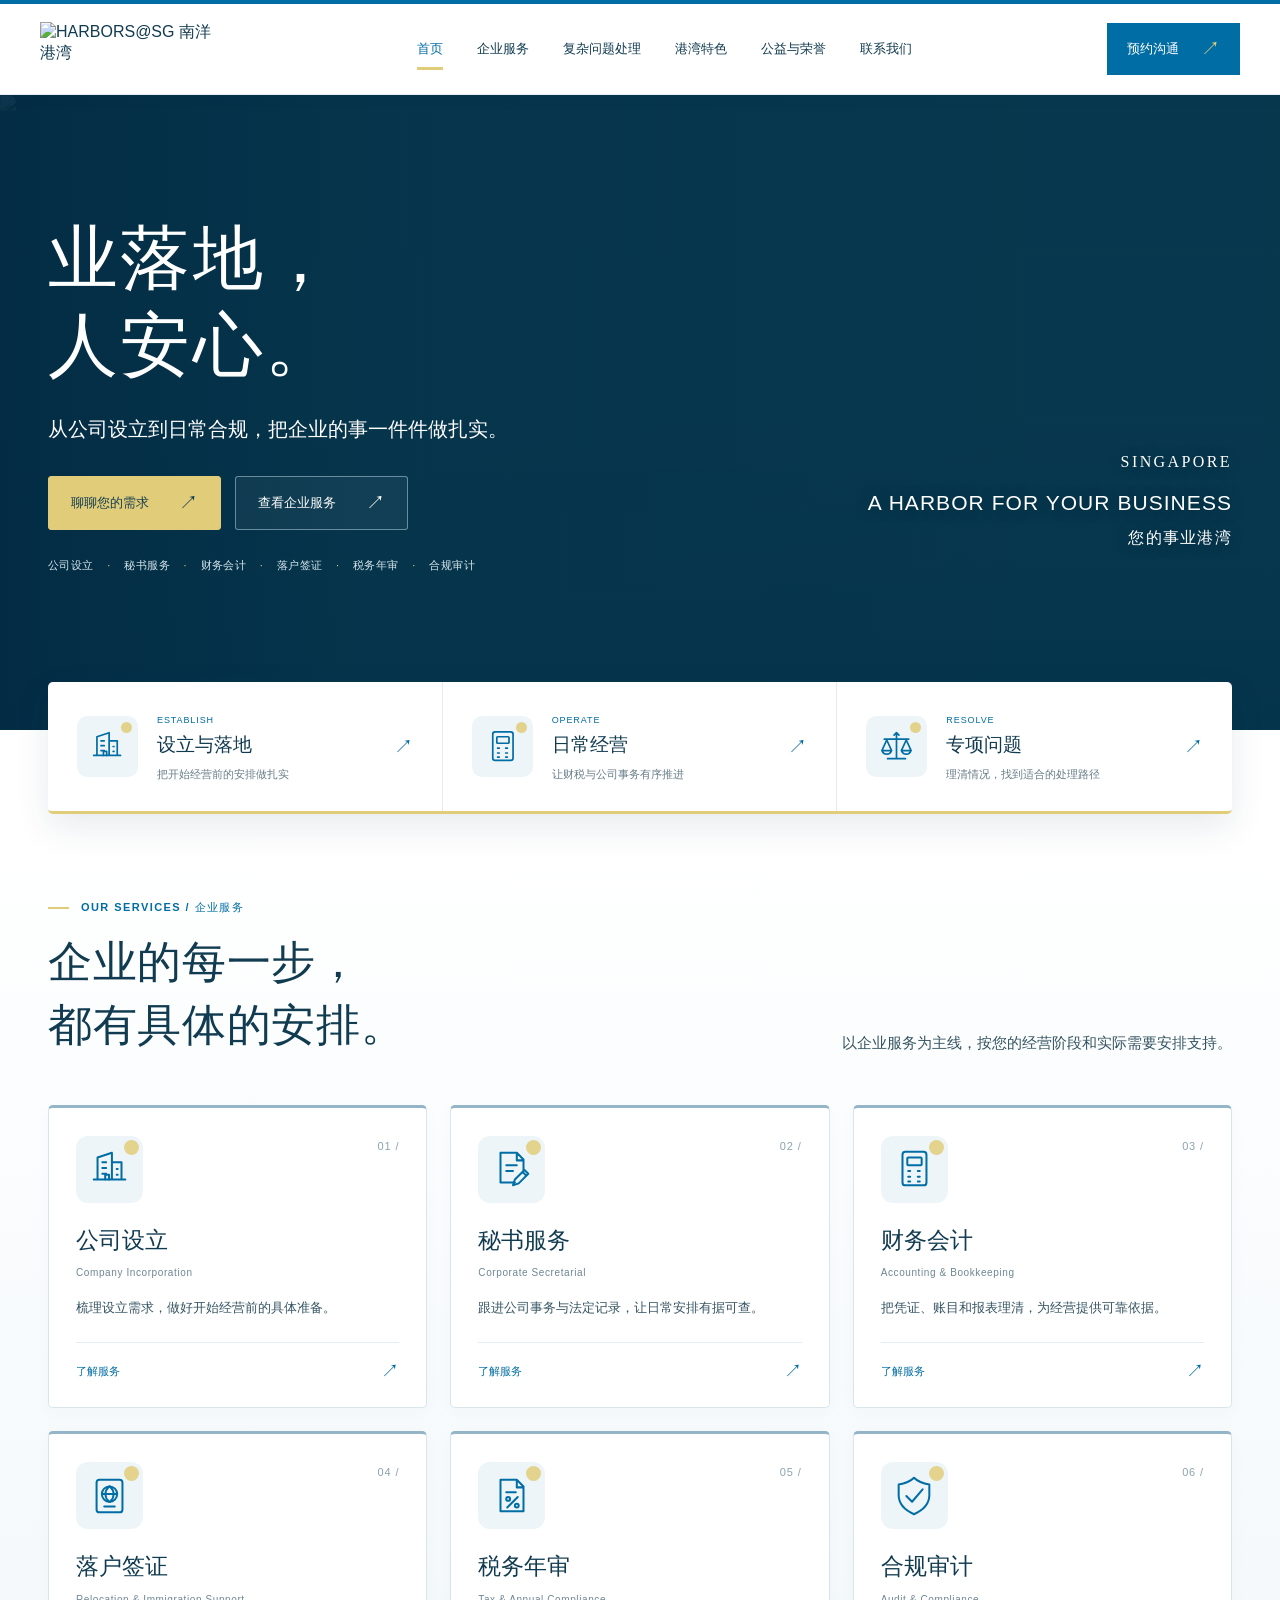
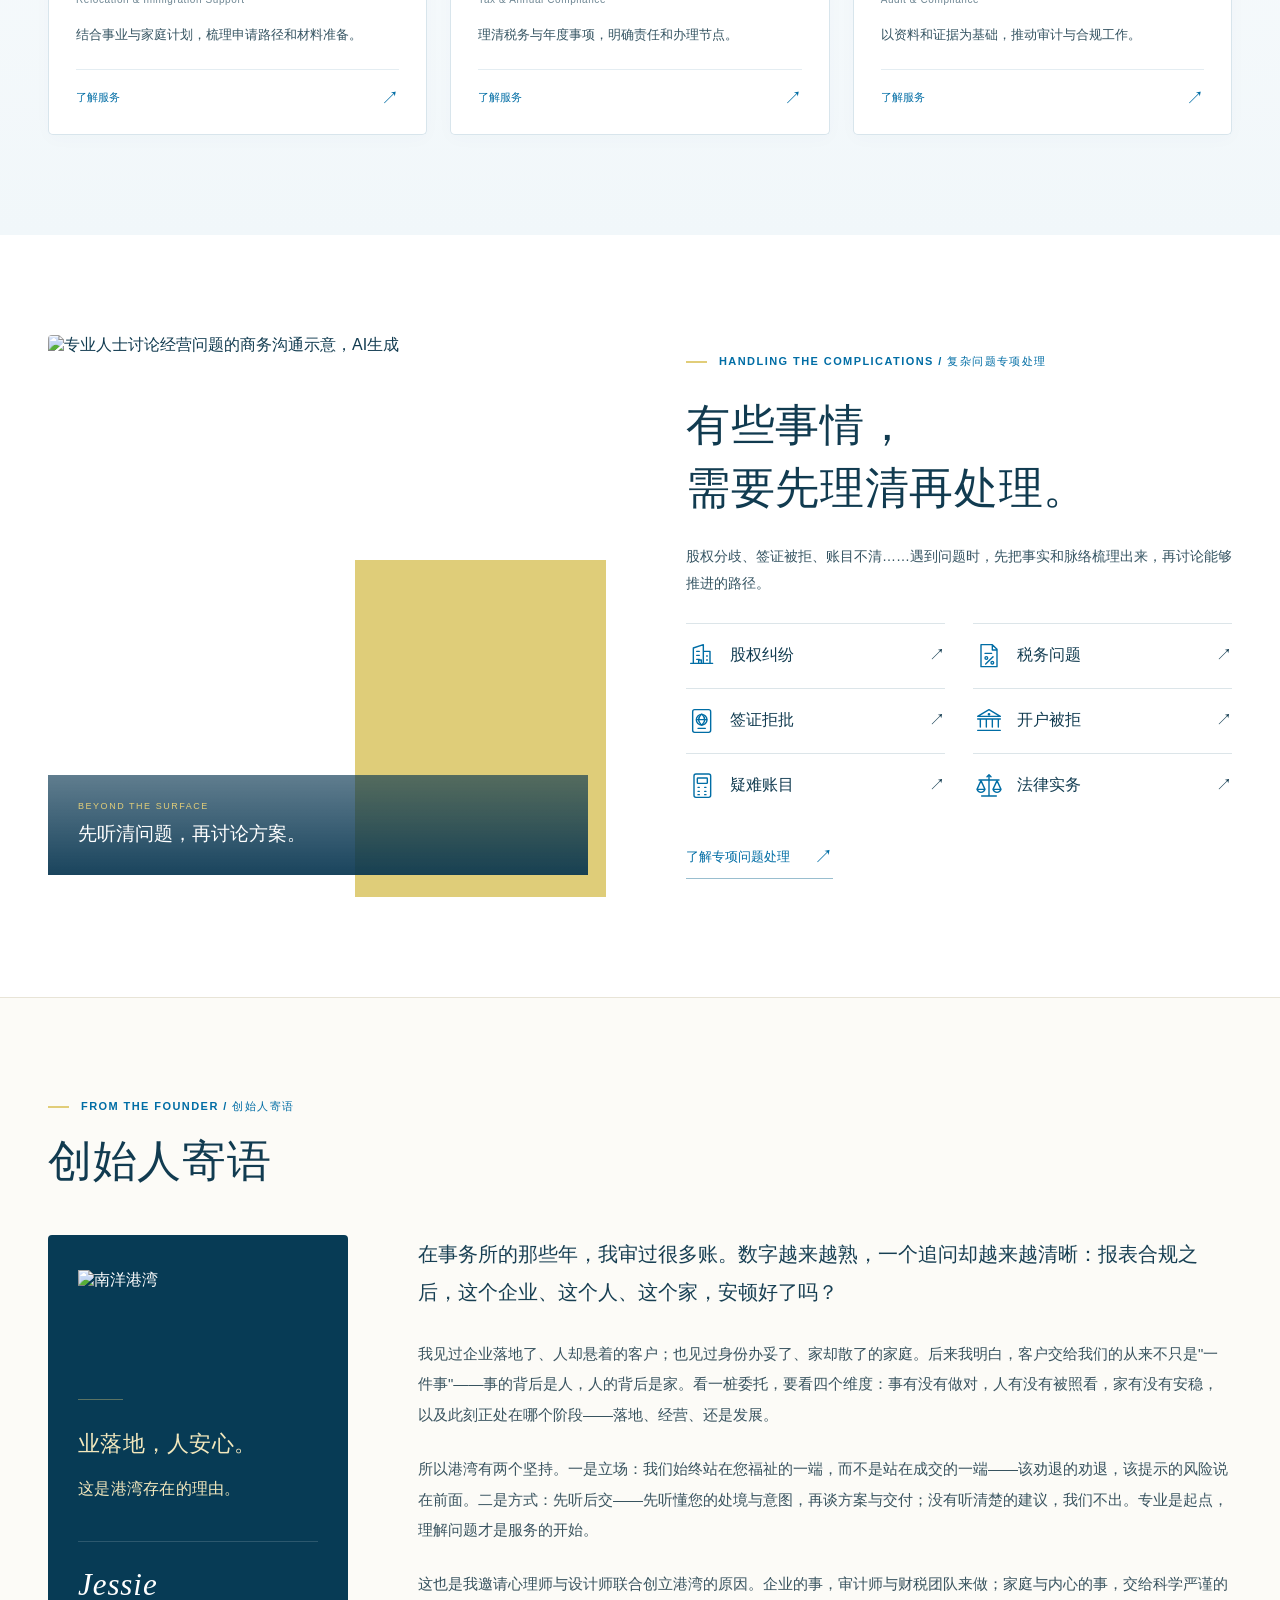
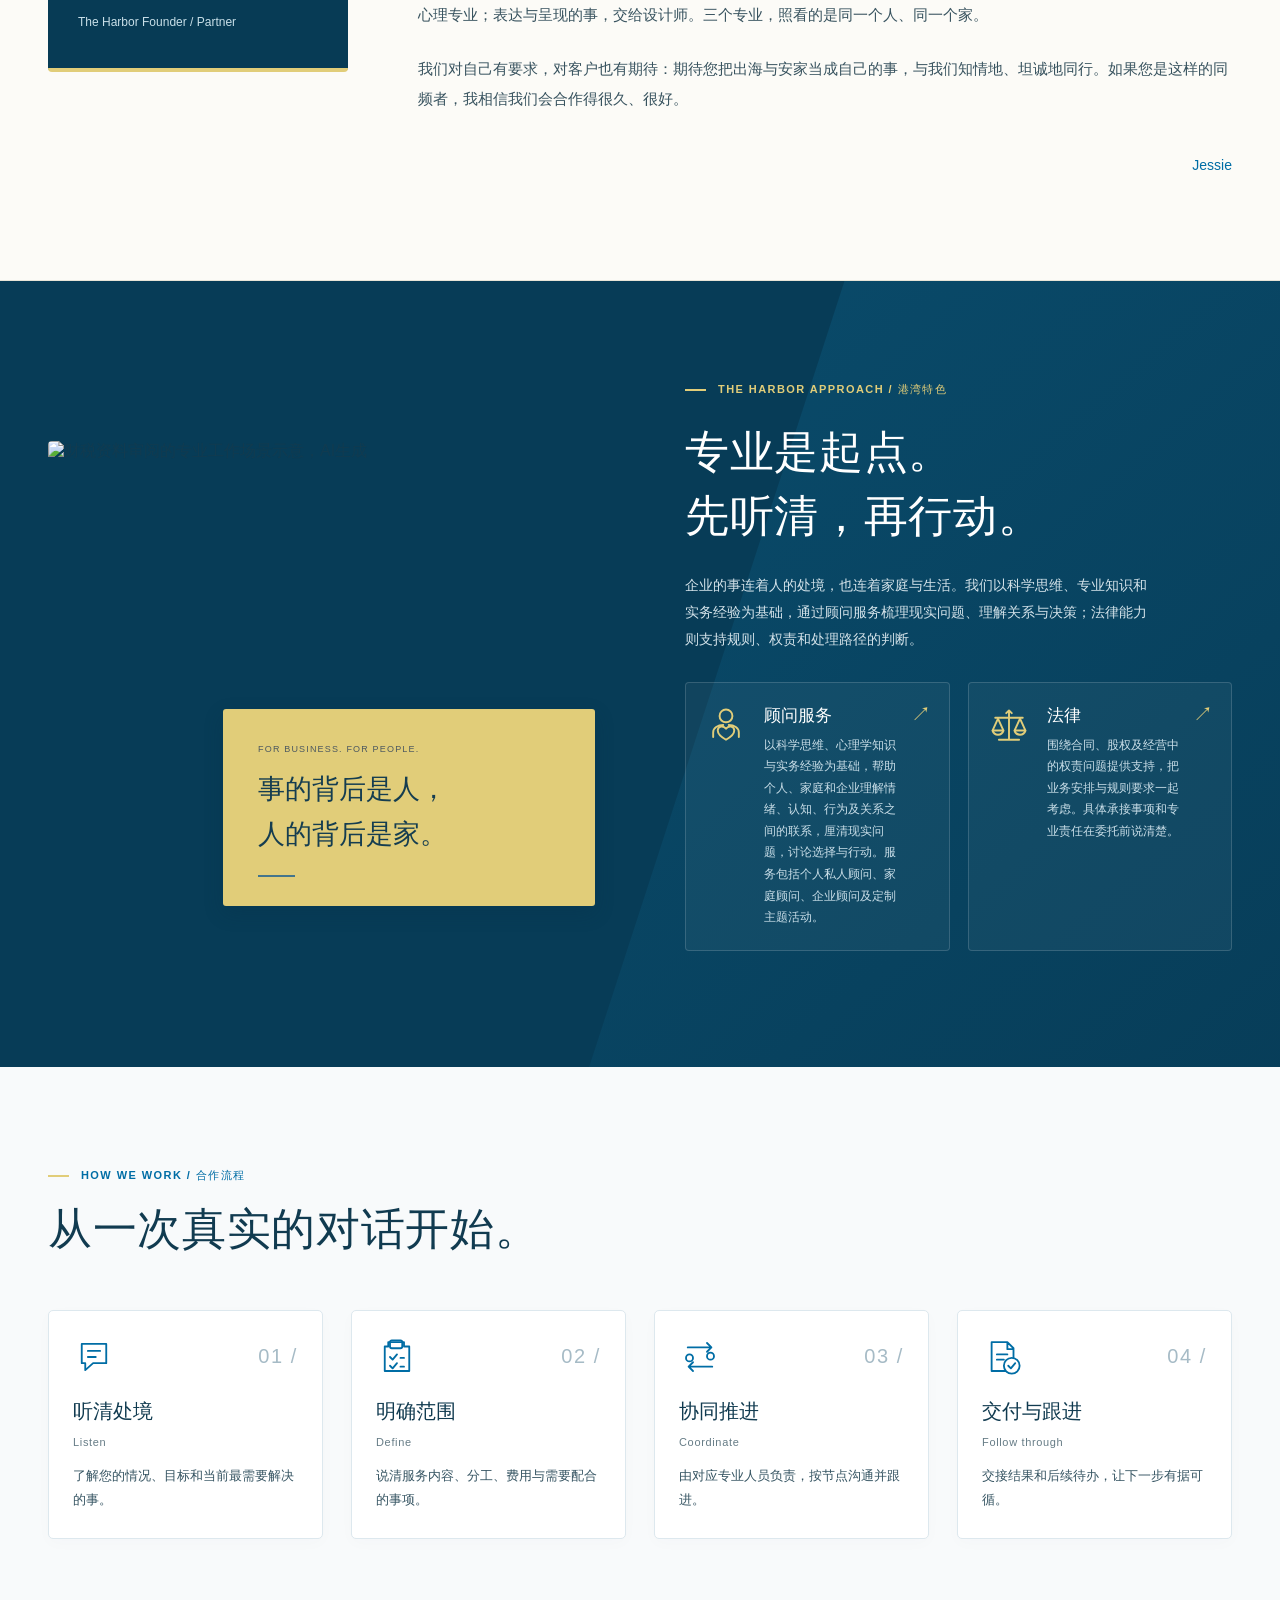
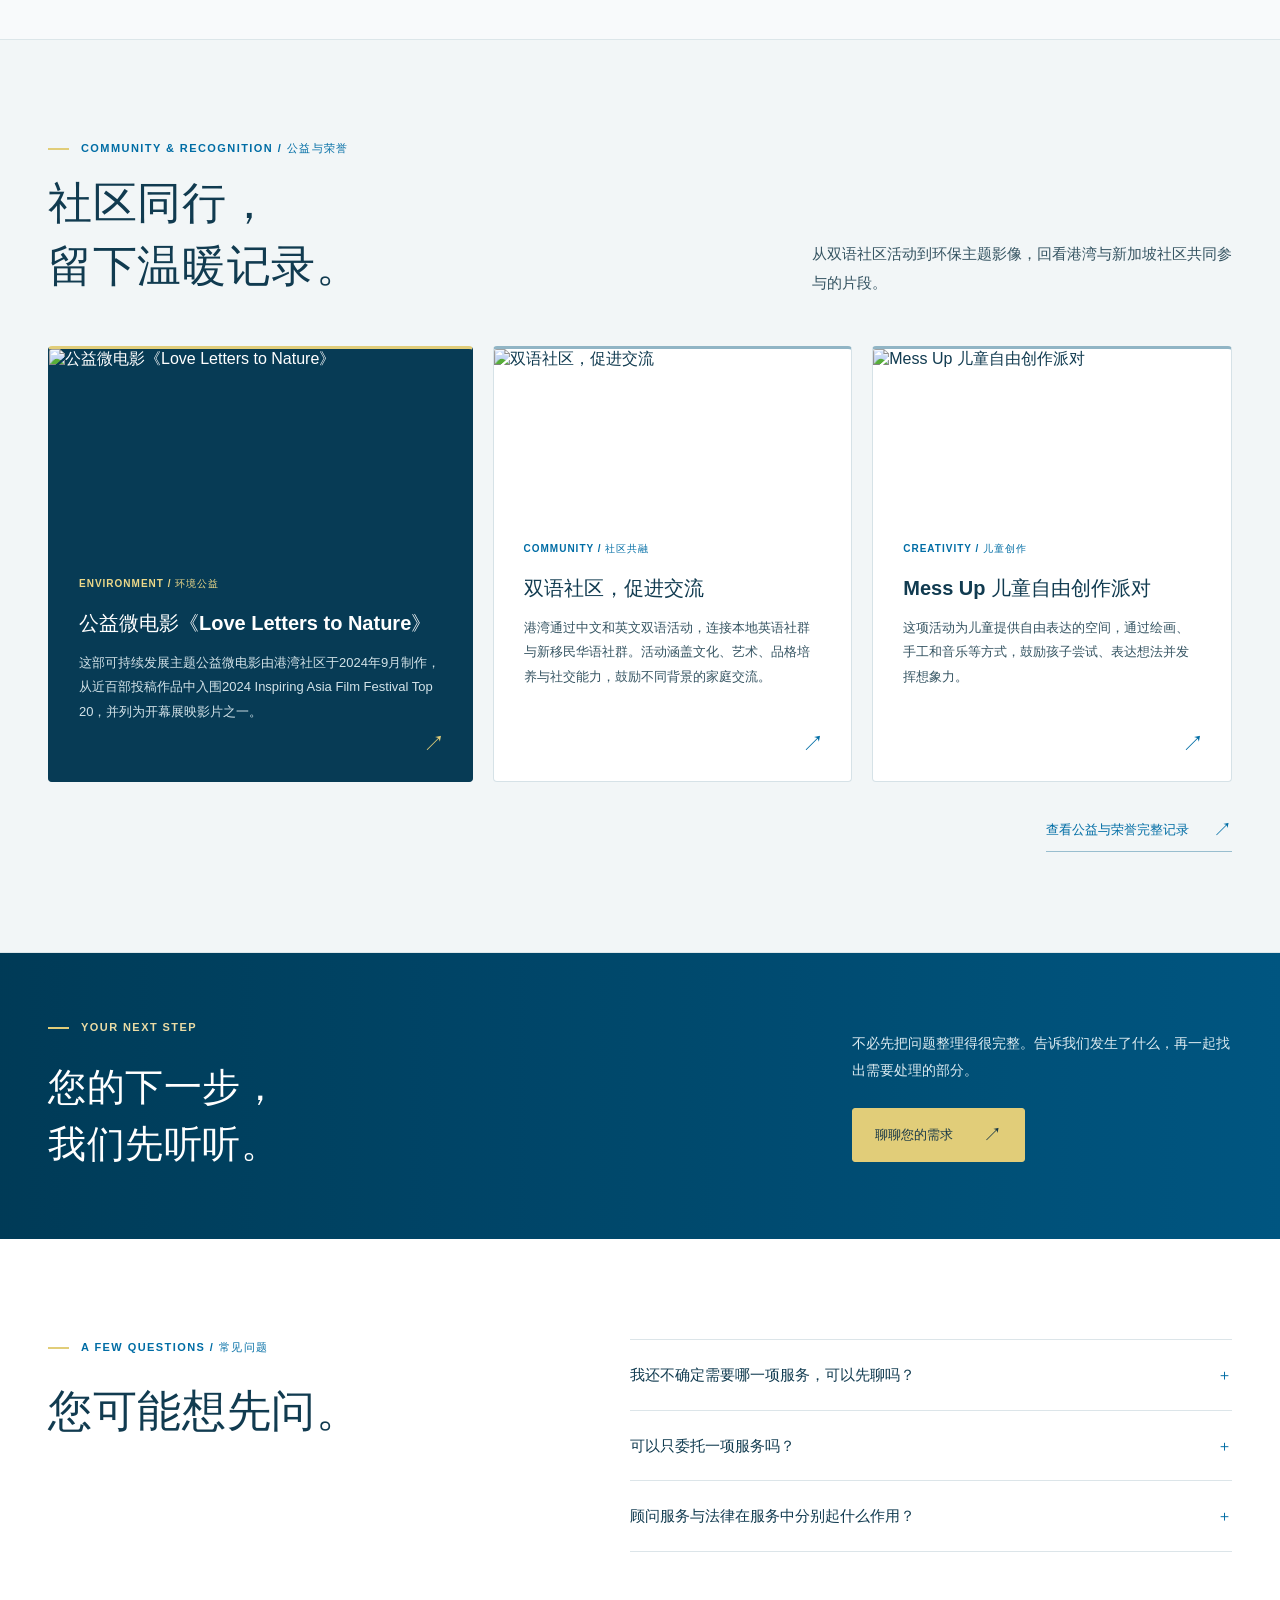
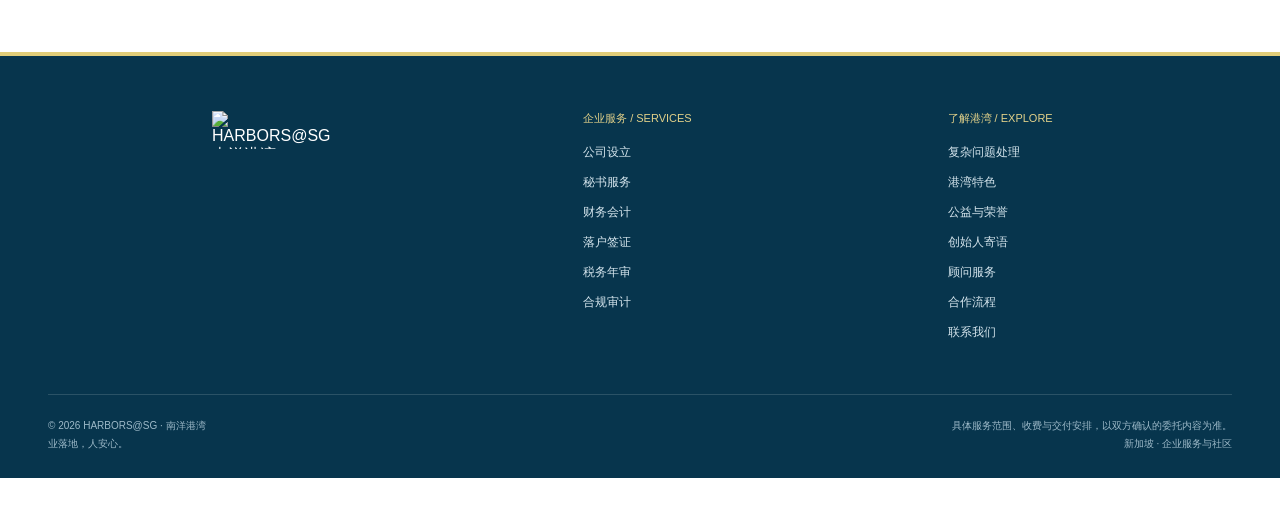
==== index.html @ 00da6fd8 "Publish production site files (root)" ====
<!doctype html>
<html lang="zh-CN">
<head>
  <meta charset="utf-8"><meta name="viewport" content="width=device-width,initial-scale=1"><meta name="theme-color" content="#006da5">
  <title>新加坡企业服务 | 南洋港湾 HARBORS@SG</title>
  <meta name="description" content="南洋港湾为在新加坡经营的企业提供从公司设立到日常合规的专业支持，并连接双语社区。">
  <link rel="icon" type="image/png" href="assets/logo-mark.png"><link rel="stylesheet" href="styles.css?v=20261030prod1"><link rel="stylesheet" href="visual-v2.css?v=20261030prod1"><link rel="stylesheet" href="content-v3.css?v=20261030prod1">
  <script src="content.js?v=20261030prod1" defer></script><script src="app.js?v=20261030prod1" defer></script>
</head>
<body data-page="home">
  <a class="skip-link" href="#main">跳转到正文</a>
  <header id="site-header"></header><main id="main"></main><footer id="site-footer"></footer>
  <div id="dialog-root"></div>
  <noscript><p>请启用 JavaScript 查看网站内容。</p></noscript>
</body></html>
---- styles.css ----
@charset "UTF-8";
:root{--blue:#006da5;--ink:#173746;--gold:#ded27a;--text:#344e5b;--muted:#667c86;--line:#dce5e9;--wash:#f3f7f8;--paper:#faf9f5;--white:#fff;--max:1240px;font-family:-apple-system,BlinkMacSystemFont,"PingFang SC","Microsoft YaHei",sans-serif;color:var(--ink);background:var(--white);font-synthesis:none}
*{box-sizing:border-box}html{scroll-behavior:smooth;scroll-padding-top:120px}body{margin:0;padding-bottom:39px}a{color:inherit;text-decoration:none}button,input,select,textarea{font:inherit}button,a,input,select,textarea,summary{-webkit-tap-highlight-color:transparent}button{cursor:pointer}button:disabled{cursor:default}a:focus-visible,button:focus-visible,input:focus-visible,select:focus-visible,textarea:focus-visible,summary:focus-visible{outline:3px solid #a0bfcf;outline-offset:5px}img{display:block;max-width:100%}h1,h2,h3,p{margin:0}button{color:inherit}p{line-height:1.9}.container{width:min(var(--max),calc(100% - 96px));margin-inline:auto}.section{padding:100px 0}.section-sm{padding:65px 0}.eyebrow{color:var(--blue);font-size:11px;font-weight:600;letter-spacing:.16em;line-height:1.6;display:block;margin-bottom:23px}.muted{color:var(--muted)}.display{font-size:clamp(46px,5.5vw,78px);letter-spacing:.015em;line-height:1.23;font-weight:500;white-space:pre-line}.section-title{font-size:clamp(30px,3.4vw,46px);line-height:1.45;font-weight:500;letter-spacing:.015em;white-space:pre-line}.body-copy{font-size:15px;color:var(--text);line-height:1.95}.lead{font-size:19px;color:var(--text);line-height:1.8}.english{font-family:Arial,sans-serif;font-size:11px;letter-spacing:.06em;color:var(--muted)}.section-head{display:flex;justify-content:space-between;align-items:flex-end;gap:60px;margin-bottom:48px}.section-head .body-copy{max-width:420px}.section-head .eyebrow{margin-bottom:14px}.actions{display:flex;flex-wrap:wrap;gap:16px;margin-top:32px;align-items:center}.button{display:inline-flex;align-items:center;justify-content:center;gap:30px;min-height:49px;border:1px solid var(--blue);background:var(--blue);color:#fff;padding:13px 22px;font-size:13px;font-weight:500;transition:background .18s,transform .18s;border-radius:0}.button:hover{background:#005981;transform:translateY(-1px)}.button.secondary{background:transparent;border-color:#c6d3d9;color:var(--ink)}.button.secondary:hover{background:var(--wash)}.text-link{display:inline-flex;align-items:center;gap:24px;font-size:13px;color:var(--blue);padding:8px 0;border-bottom:1px solid #99becf}.text-link:hover{border-color:var(--blue)}.arrow{font-family:Arial,sans-serif;font-size:19px;font-weight:400}.skip-link{position:absolute;left:20px;top:-100px;background:var(--blue);color:#fff;padding:10px;z-index:100}.skip-link:focus{top:10px}
#site-header{position:sticky;top:0;background:#ffffffef;backdrop-filter:blur(12px);z-index:30;border-bottom:1px solid #e7edf0}.header-inner{width:min(1440px,calc(100% - 80px));height:94px;margin:auto;display:flex;align-items:center;justify-content:space-between;gap:35px}.brand{display:flex;align-items:center;gap:18px;flex-shrink:0}.brand img{width:181px;height:auto}.brand-descriptor{border-left:1px solid var(--line);padding-left:18px;font-size:11px;letter-spacing:.08em;color:var(--muted);line-height:1.8}.nav{display:flex;align-items:center;gap:34px}.nav a{font-size:13px;white-space:nowrap;padding:34px 0;position:relative}.nav a[aria-current=page]{color:var(--blue)}.nav a[aria-current=page]:after{content:"";position:absolute;height:2px;bottom:22px;background:var(--blue);left:0;right:0}.header-cta{display:inline-flex;align-items:center;gap:23px;color:var(--blue);border-left:1px solid var(--line);padding:10px 0 10px 25px;font-size:13px;white-space:nowrap}.menu-toggle{display:none;background:transparent;border:0;padding:12px 0;font-size:14px}.nav-wrap{display:flex;align-items:center;gap:28px}
.home-hero{position:relative;padding:62px 0 56px;overflow:hidden}.hero-grid{display:grid;grid-template-columns:1.03fr 1fr;gap:68px;align-items:center}.hero-copy .eyebrow{margin-bottom:28px}.hero-copy .display{margin-bottom:28px}.hero-copy .lead{max-width:480px;font-size:19px}.hero-copy .body-copy{max-width:455px;margin-top:17px;font-size:14px}.hero-art{position:relative;padding-bottom:26px}.hero-art:before{content:"";position:absolute;left:-22px;top:24px;width:36%;height:70%;background:var(--gold);opacity:.3;z-index:-1}.hero-art img{width:100%;height:530px;object-fit:cover;object-position:center;filter:saturate(.8)}.hero-art figcaption{position:absolute;left:0;bottom:0;font-size:11px;letter-spacing:.07em;color:var(--muted);display:flex;gap:14px;align-items:center}.hero-art figcaption:before{content:"";width:24px;height:1px;background:var(--blue)}figure{margin:0}.hero-bottom{display:flex;align-items:center;justify-content:space-between;border-top:1px solid var(--line);margin-top:52px;padding-top:22px;font-size:11px;letter-spacing:.04em;color:var(--muted)}.hero-bottom b{font-weight:500;color:var(--ink)}.hero-bottom span:last-child{text-align:right}
.services-home{background:var(--wash)}.service-grid{display:grid;grid-template-columns:repeat(3,1fr);gap:0 45px}.service-card{padding:28px 0 30px;border-top:1px solid #cad8df;display:block;transition:border-color .2s}.service-card:hover{border-color:var(--blue)}.service-card-top{display:flex;align-items:center;justify-content:space-between;margin-bottom:22px}.index-num{font-size:11px;color:var(--blue);font-family:Arial,sans-serif;letter-spacing:.08em}.service-card h3{font-size:21px;font-weight:500;line-height:1.5;margin-bottom:5px}.service-card .english{font-size:10px}.service-card p{font-size:13px;color:var(--text);margin-top:14px;max-width:310px}.service-card .arrow{color:var(--blue)}
.problem-section{display:grid;grid-template-columns:1fr 1.03fr;gap:110px;align-items:start}.problem-section .body-copy{max-width:420px;margin-top:25px}.problem-list{border-top:1px solid var(--line)}.problem-list a{display:flex;align-items:center;justify-content:space-between;gap:20px;padding:19px 0;border-bottom:1px solid var(--line);font-size:17px}.problem-list a span:first-child{display:flex;align-items:center;gap:28px}.problem-list a:hover{color:var(--blue)}.problem-list .english{display:block;font-size:10px}.approach-home{background:var(--paper);position:relative;overflow:hidden}.approach-grid{display:grid;grid-template-columns:1fr 1fr;gap:110px;align-items:center}.approach-quote{border-left:2px solid var(--gold);padding-left:28px;margin:28px 0;color:var(--text);font-size:16px;line-height:1.9}.approach-grid .body-copy{max-width:475px}.feature-lines{margin-top:30px}.feature-line{border-top:1px solid #dcded8;padding:20px 0;display:grid;grid-template-columns:100px 1fr;gap:30px}.feature-line h3{font-size:17px;font-weight:500}.feature-line p{font-size:13px;color:var(--text);line-height:1.8}.approach-mark{color:var(--blue);font-family:Georgia,serif;font-size:clamp(40px,6.6vw,86px);line-height:1.15;letter-spacing:-.035em}.approach-mark em{font-style:italic}.approach-mark:after{content:"";display:block;width:55px;height:3px;background:var(--gold);margin-top:30px}.process-grid{display:grid;grid-template-columns:repeat(4,1fr);gap:35px}.process-item{border-top:1px solid var(--line);padding-top:25px}.process-item .index-num{display:block;margin-bottom:25px}.process-item h3{font-size:19px;font-weight:500;margin-bottom:7px}.process-item p{font-size:13px;color:var(--text);margin-top:14px}.cta-section{background:var(--blue);color:#fff;padding:66px 0;position:relative;overflow:hidden}.cta-inner{display:flex;align-items:center;justify-content:space-between;gap:70px}.cta-inner .section-title{font-size:38px;line-height:1.5}.cta-right{max-width:380px}.cta-right p{font-size:14px;color:#dcebf1}.cta-section .button{background:var(--gold);color:#173746;border-color:var(--gold);margin-top:24px}.cta-section .button:hover{background:#e9df99}.cta-section .eyebrow{color:#dcebf1}.faq-wrap{display:grid;grid-template-columns:1fr 1.25fr;gap:100px}.faq-list{border-top:1px solid var(--line)}.faq-list details{border-bottom:1px solid var(--line)}summary{list-style:none;cursor:pointer}summary::-webkit-details-marker{display:none}.faq-list summary{padding:22px 30px 22px 0;font-size:15px;position:relative;line-height:1.7}.faq-list summary:after{content:"＋";position:absolute;right:0;color:var(--blue)}.faq-list details[open] summary:after{content:"−"}.faq-list details p{padding:0 30px 24px 0;font-size:13px;color:var(--text)}
.page-hero{background:var(--wash);padding:74px 0 62px}.page-hero .container{display:grid;grid-template-columns:1.15fr .85fr;gap:100px;align-items:end}.page-hero h1{font-size:clamp(40px,4.8vw,60px);line-height:1.4;font-weight:500;white-space:pre-line}.page-hero .body-copy{font-size:15px;padding-bottom:7px}.page-hero .eyebrow{margin-bottom:19px}.service-layout{display:grid;grid-template-columns:220px 1fr;gap:85px;align-items:start;padding-top:65px}.service-nav{position:sticky;top:125px}.service-nav p{font-size:10px;letter-spacing:.13em;color:var(--muted);margin-bottom:23px}.service-nav a{display:block;border-top:1px solid var(--line);padding:15px 0;font-size:13px;display:flex;gap:15px}.service-nav a:hover{color:var(--blue)}.service-detail{padding:0 0 70px;margin-bottom:60px;border-bottom:1px solid var(--line);scroll-margin-top:130px}.service-detail .detail-head{display:flex;gap:25px;align-items:baseline;margin-bottom:24px}.service-detail h2{font-size:30px;font-weight:500;margin-bottom:6px}.service-detail .index-num{font-size:12px}.service-detail>.body-copy{max-width:760px;font-size:15px}.scope-grid{display:grid;grid-template-columns:1fr 1fr;gap:45px;margin-top:32px}.small-heading{font-size:12px;letter-spacing:.04em;font-weight:600;color:var(--ink);margin-bottom:15px}.scope-list{padding:0;margin:0;list-style:none}.scope-list li{font-size:13px;line-height:1.9;padding:8px 0 8px 15px;position:relative;border-bottom:1px solid #eef1f3;color:var(--text)}.scope-list li:before{content:"";position:absolute;left:0;top:19px;width:4px;height:4px;background:var(--blue)}.prepare-box{background:var(--wash);padding:24px}.prepare-box p{font-size:13px;color:var(--text)}.boundary{border-left:2px solid var(--gold);padding-left:16px;font-size:12px;color:var(--muted);margin-top:27px;line-height:1.9}.service-detail .text-link{margin-top:22px}
.solution-layout{display:grid;grid-template-columns:1fr 2.05fr;gap:100px;align-items:start}.solution-aside{position:sticky;top:130px}.solution-aside h2{font-size:26px;line-height:1.65;font-weight:500;margin-bottom:24px}.solution-aside p{font-size:13px;color:var(--muted)}.solution-details{border-top:1px solid var(--line)}.solution-details>details{border-bottom:1px solid var(--line);scroll-margin-top:125px}.solution-details summary{padding:25px 36px 25px 0;position:relative;display:grid;grid-template-columns:30px 1fr;gap:22px;align-items:baseline}.solution-details summary h2{font-size:24px;font-weight:500;margin-bottom:8px}.solution-details summary .english{font-size:10px}.solution-details summary:after{content:"＋";position:absolute;right:0;top:35px;color:var(--blue);font-size:21px}.solution-details details[open] summary:after{content:"−"}.solution-body{padding:0 0 30px 52px}.solution-body h3{font-size:16px;font-weight:500;line-height:1.8;margin:0 0 12px}.solution-body p{font-size:14px;color:var(--text)}.solution-body .prepare-box{margin-top:22px}.solution-body .prepare-box p{font-size:13px}.solution-body .text-link{margin-top:20px}
.about-story{display:grid;grid-template-columns:1fr 1fr;gap:100px;align-items:center}.story-art img{width:100%;height:400px;object-fit:cover;filter:saturate(.65)}.story-art figcaption{font-size:10px;color:var(--muted);line-height:1.7;margin-top:11px}.story-copy .body-copy{margin-top:28px}.about-features{background:var(--paper)}.feature-grid{display:grid;grid-template-columns:1fr 1fr;gap:70px;margin-top:50px}.feature-item{border-top:1px solid #d5d9d5;padding-top:27px;display:grid;grid-template-columns:40px 1fr;gap:22px}.feature-item h3{font-size:25px;font-weight:500;margin-bottom:8px}.feature-item .body-copy{margin-top:19px;font-size:14px}.principle-grid{display:grid;grid-template-columns:repeat(4,1fr);gap:35px;margin-top:45px}.principle-grid h3{font-size:17px;font-weight:500;margin-bottom:13px}.principle-grid p{font-size:13px;color:var(--text)}.people-banner{background:var(--wash);padding:65px 0}.people-banner .container{display:grid;grid-template-columns:1fr 1fr;gap:100px;align-items:center}
.contact-section{padding-top:65px}.contact-layout{display:grid;grid-template-columns:.85fr 1.15fr;gap:100px;align-items:start}.channel-grid{display:grid;grid-template-columns:1fr 1fr;gap:35px 30px;margin-top:38px}.channel{padding-top:17px;border-top:1px solid var(--line)}.channel h3{font-size:12px;color:var(--muted);font-weight:400;margin-bottom:12px}.channel p{font-size:14px;overflow-wrap:anywhere}.contact-aside .body-copy{font-size:13px;max-width:360px}.contact-form{background:var(--wash);padding:36px}.contact-form h2{font-size:24px;font-weight:500;margin-bottom:12px}.preview-note{font-size:11px;color:var(--muted);line-height:1.8;margin-bottom:27px}.form-grid{display:grid;grid-template-columns:1fr 1fr;gap:20px}.field{display:flex;flex-direction:column;gap:9px;min-width:0}.field.full{grid-column:1/-1}.field label{font-size:12px;color:var(--text)}.field input,.field select,.field textarea{width:100%;min-width:0;background:#fff;border:1px solid #d4dfe4;border-radius:0;padding:12px 13px;font-size:14px;color:var(--ink);line-height:1.5}.field textarea{min-height:120px;resize:vertical}.form-check{display:flex;gap:10px;align-items:flex-start;font-size:11px;color:var(--muted);line-height:1.8;margin:20px 0}.form-check input{margin-top:4px;flex-shrink:0}.contact-form .button{width:100%;gap:24px}.dialog{width:min(600px,calc(100% - 32px));border:1px solid var(--line);padding:30px;background:#fff;color:var(--ink)}.dialog::backdrop{background:#17374670}.dialog h2{font-size:23px;font-weight:500;margin-bottom:16px}.dialog p{font-size:13px}.dialog pre{font-family:inherit;font-size:14px;white-space:pre-wrap;line-height:1.8;background:var(--wash);padding:20px;max-height:50vh;overflow:auto}.dialog .actions{margin-top:22px}.dialog-status{font-size:12px;color:var(--blue);margin-top:12px}
#site-footer{padding:55px 0 25px;background:#f6f8f9;border-top:1px solid var(--line)}.footer-top{display:grid;grid-template-columns:1.6fr 1fr 1fr;gap:80px;padding-bottom:40px}.footer-brand img{width:185px;margin-bottom:20px}.footer-brand p{font-size:12px;line-height:1.9;max-width:300px;color:var(--muted)}.footer-column h3{font-size:11px;font-weight:500;color:var(--muted);margin-bottom:18px}.footer-column a{display:block;font-size:12px;margin:13px 0}.footer-column a:hover{color:var(--blue)}.footer-bottom{padding-top:22px;border-top:1px solid var(--line);display:flex;justify-content:space-between;gap:30px;font-size:10px;color:var(--muted);line-height:1.8}.footer-bottom span:last-child{max-width:550px;text-align:right}.review-bar{position:fixed;bottom:0;left:0;right:0;z-index:40;min-height:39px;background:#fff;border-top:1px solid var(--line);display:flex;align-items:center;justify-content:space-between;padding:8px 28px;gap:12px;font-size:11px;color:var(--muted)}.review-bar a{color:var(--blue);white-space:nowrap}.review-dot{display:inline-block;width:5px;height:5px;background:var(--gold);border-radius:50%;margin-right:7px}.review-bar .bar-links{display:flex;gap:20px}
.review-hero{padding:42px 0 32px;background:var(--wash);border-bottom:1px solid var(--line)}.review-hero h1{font-size:28px;font-weight:500;margin-bottom:12px}.review-hero p{font-size:13px;color:var(--text)}.review-toolbar{display:flex;align-items:center;gap:10px;flex-wrap:wrap;margin-top:22px}.review-toolbar button,.review-toolbar .button{font-size:12px;min-height:40px;padding:10px 16px;gap:12px}.review-save-status{font-size:11px;color:var(--blue);line-height:1.8}.review-layout{display:grid;grid-template-columns:190px 1fr;gap:55px;padding-top:38px;padding-bottom:70px}.review-sidebar{position:sticky;top:122px;display:flex;flex-direction:column;gap:4px}.review-sidebar button{text-align:left;background:transparent;border:0;border-left:2px solid transparent;padding:11px 15px;font-size:13px}.review-sidebar button.active{border-left-color:var(--blue);background:var(--wash);color:var(--blue)}.review-tabs{display:flex;gap:26px;border-bottom:1px solid var(--line);margin-bottom:28px;flex-wrap:wrap}.review-tabs button{border:0;background:transparent;padding:0 0 14px;font-size:13px;color:var(--muted)}.review-tabs button.active{color:var(--blue);border-bottom:2px solid var(--blue)}.editor-field{margin-bottom:24px}.editor-field label{display:block;font-size:12px;color:var(--text);margin-bottom:9px;font-weight:500}.editor-field textarea{width:100%;padding:13px 15px;border:1px solid #d5e0e5;resize:vertical;font-size:14px;line-height:1.8;min-height:70px;color:var(--ink);background:#fff}.editor-field textarea.modified{border-left:3px solid var(--blue)}.editor-section-title{font-size:21px;font-weight:500;margin-bottom:25px}.review-item{border-bottom:1px solid var(--line);padding:0 0 27px;margin-bottom:27px}.review-item label{display:flex;gap:12px;font-size:15px;line-height:1.8;align-items:flex-start}.review-item input{margin-top:7px;flex-shrink:0}.review-item p{font-size:12px;color:var(--muted);margin:12px 0}.review-item textarea{width:100%;min-height:75px;font:inherit;font-size:13px;padding:12px;border:1px solid var(--line);resize:vertical;line-height:1.8}.source-row{margin-top:23px;border-top:1px solid var(--line);padding-top:20px}.source-row h3{font-size:14px;font-weight:500}.source-row p{font-size:12px;color:var(--muted);margin-top:9px}.review-warning{padding:16px 18px;background:var(--paper);font-size:12px;line-height:1.9;margin-bottom:25px}.import-error{color:#a34232;font-size:12px;line-height:1.8}.changes-list{display:grid;gap:18px}.change-row{border-top:1px solid var(--line);padding-top:16px}.change-row h3{font-size:12px;font-weight:500;margin-bottom:10px}.change-row del{font-size:12px;color:var(--muted);display:block;line-height:1.8}.change-row p{font-size:13px;color:var(--ink);white-space:pre-line}
@media(min-width:1600px){.hero-art img{height:570px}.home-hero{padding-top:75px}.hero-grid{gap:90px}}
@media(max-width:1100px){.container{width:calc(100% - 64px)}.header-inner{width:calc(100% - 56px);gap:20px}.brand-descriptor{display:none}.nav{gap:23px}.nav-wrap{gap:23px}.hero-grid{gap:38px}.hero-art img{height:480px}.hero-copy .display{font-size:65px}.hero-copy .lead{font-size:17px}.service-grid{gap:0 30px}.problem-section,.approach-grid,.faq-wrap,.page-hero .container,.about-story,.contact-layout,.solution-layout{gap:55px}.service-layout{gap:50px;grid-template-columns:180px 1fr}.footer-top{gap:50px}.section{padding:80px 0}.section-head{gap:45px}.section-title{font-size:36px}.process-grid{gap:24px}.feature-grid{gap:40px}}
@media(max-width:800px){.header-inner{height:80px}.brand img{width:163px}.header-cta{display:none}.menu-toggle{display:block}.nav-wrap{display:block}.nav{display:none;position:absolute;top:80px;left:0;right:0;background:white;padding:10px 28px 25px;border-bottom:1px solid var(--line)}.nav.open{display:flex;flex-direction:column;align-items:stretch;gap:0}.nav a{padding:15px 0;border-bottom:1px solid #eef2f4}.nav a[aria-current=page]:after{display:none}.hero-grid{gap:32px;grid-template-columns:1fr 1fr}.hero-copy .display{font-size:53px}.hero-copy .lead{font-size:16px}.hero-copy .body-copy{font-size:12px;line-height:1.85}.hero-art img{height:445px}.hero-copy .actions{gap:14px}.hero-copy .button{min-height:44px;gap:12px;padding:12px;font-size:12px}.hero-copy .text-link{font-size:12px}.hero-bottom{font-size:10px;gap:25px}.service-grid{grid-template-columns:1fr 1fr}.section-head{align-items:start}.section-title{font-size:31px}.section-head .body-copy{max-width:310px;font-size:13px}.problem-section,.approach-grid{gap:45px}.approach-mark{font-size:50px}.process-grid,.principle-grid{grid-template-columns:1fr 1fr;gap:35px}.cta-inner{gap:40px}.cta-inner .section-title{font-size:31px}.faq-wrap{gap:45px;grid-template-columns:.8fr 1.2fr}.page-hero .container{gap:40px;grid-template-columns:1fr 1fr}.page-hero h1{font-size:43px}.page-hero .body-copy{font-size:13px}.service-layout{display:block}.service-nav{position:static;display:flex;gap:0 22px;flex-wrap:wrap;margin-bottom:50px}.service-nav p{width:100%;margin:0 0 8px}.service-nav a{font-size:12px;padding:12px 0}.scope-grid{gap:30px}.solution-layout{grid-template-columns:1fr;gap:35px}.solution-aside{position:static;max-width:550px}.about-story{gap:40px}.story-art img{height:370px}.feature-item{gap:14px;grid-template-columns:26px 1fr}.people-banner .container{gap:40px}.contact-layout{grid-template-columns:.8fr 1.2fr;gap:40px}.contact-form{padding:26px}.channel-grid{grid-template-columns:1fr}.form-grid{grid-template-columns:1fr}.field.full{grid-column:auto}.footer-top{gap:35px;grid-template-columns:1.5fr 1fr 1fr}.review-layout{grid-template-columns:150px 1fr;gap:30px}.review-sidebar button{padding:11px;font-size:12px}}
@media(max-width:600px){.container{width:calc(100% - 40px)}.header-inner{width:calc(100% - 40px);height:74px}.brand img{width:153px}.nav{top:74px;padding-inline:20px}.home-hero{padding:36px 0 32px}.hero-grid{grid-template-columns:1fr;gap:34px}.hero-copy .eyebrow{font-size:10px;margin-bottom:22px}.hero-copy .display{font-size:59px;margin-bottom:22px}.hero-copy .lead{font-size:17px;max-width:360px}.hero-copy .body-copy{font-size:13px;max-width:none}.hero-copy .actions{margin-top:27px;gap:22px}.hero-copy .button{font-size:13px;padding:12px 17px;gap:25px}.hero-art img{height:330px;object-position:center 61%}.hero-art figcaption{font-size:10px}.hero-bottom{margin-top:30px;padding-top:18px;display:block;line-height:1.8}.hero-bottom span{display:block}.hero-bottom span:last-child{text-align:left;margin-top:5px}.section{padding:57px 0}.section-sm{padding:42px 0}.section-title{font-size:30px;line-height:1.5}.section-head{display:block;margin-bottom:32px}.section-head .body-copy{max-width:none;margin-top:21px}.eyebrow{font-size:10px;margin-bottom:18px}.service-grid{gap:0 25px}.service-card{padding:21px 0 24px}.service-card-top{margin-bottom:16px}.service-card h3{font-size:19px}.service-card .english{font-size:9px;letter-spacing:0}.service-card p{font-size:12px;line-height:1.85;margin-top:11px}.problem-section,.approach-grid,.faq-wrap{grid-template-columns:1fr;gap:32px}.problem-section .body-copy{font-size:13px;margin-top:20px}.problem-list a{font-size:16px;padding:18px 0}.approach-mark{font-size:64px;margin-top:5px;line-height:1.1}.approach-mark:after{margin-top:20px;width:40px}.approach-quote{font-size:15px;margin:23px 0;padding-left:20px}.approach-grid .body-copy{font-size:13px}.feature-line{grid-template-columns:80px 1fr;gap:20px}.feature-line h3{font-size:16px}.feature-line p{font-size:12px}.process-grid{gap:30px 25px}.process-item{padding-top:20px}.process-item .index-num{margin-bottom:18px}.process-item h3{font-size:17px}.process-item p{font-size:12px;line-height:1.9}.cta-section{padding:50px 0}.cta-inner{display:block}.cta-inner .section-title{font-size:31px}.cta-right{margin-top:22px;max-width:none}.cta-right p{font-size:13px}.faq-wrap{gap:28px}.faq-list summary{font-size:14px;padding-top:19px;padding-bottom:19px}.faq-list details p{font-size:12px}.page-hero{padding:43px 0 37px}.page-hero .container{grid-template-columns:1fr;gap:25px}.page-hero h1{font-size:39px}.page-hero .body-copy{font-size:13px}.page-hero .eyebrow{margin-bottom:17px}.service-layout{padding-top:35px}.service-nav{gap:0 20px;margin-bottom:35px}.service-nav p{font-size:9px}.service-nav a{font-size:12px;gap:9px}.service-detail{padding-bottom:40px;margin-bottom:40px}.service-detail .detail-head{gap:18px;margin-bottom:20px}.service-detail h2{font-size:27px}.service-detail>.body-copy{font-size:13px}.scope-grid{grid-template-columns:1fr;gap:23px;margin-top:24px}.scope-list li{font-size:13px}.prepare-box{padding:21px}.boundary{font-size:11px}.solution-layout{gap:28px}.solution-aside h2{font-size:23px;margin-bottom:15px}.solution-aside p{font-size:12px}.solution-details summary{gap:16px;grid-template-columns:24px 1fr;padding-top:22px;padding-bottom:22px}.solution-details summary h2{font-size:23px}.solution-body{padding-left:40px}.solution-body h3{font-size:15px}.solution-body p{font-size:13px}.about-story{grid-template-columns:1fr;gap:35px}.story-art img{height:270px}.story-art figcaption{font-size:9px}.story-copy .body-copy{font-size:13px;margin-top:22px}.feature-grid{grid-template-columns:1fr;gap:32px;margin-top:32px}.feature-item h3{font-size:23px}.feature-item .body-copy{font-size:13px;margin-top:15px}.principle-grid{gap:30px 22px;margin-top:32px}.principle-grid h3{font-size:16px}.principle-grid p{font-size:12px}.people-banner{padding:50px 0}.people-banner .container{grid-template-columns:1fr;gap:25px}.people-banner .body-copy{font-size:13px}.contact-section{padding-top:36px}.contact-layout{grid-template-columns:1fr;gap:38px}.channel-grid{grid-template-columns:1fr 1fr;gap:25px;margin-top:25px}.channel p{font-size:13px}.contact-aside .body-copy{max-width:none}.contact-form{padding:24px 20px}.contact-form h2{font-size:22px}.field input,.field select,.field textarea{font-size:16px}.footer-top{grid-template-columns:1fr 1fr;gap:32px}.footer-brand{grid-column:1/-1}.footer-brand img{width:170px;margin-bottom:17px}.footer-brand p{max-width:none}.footer-top{padding-bottom:30px}.footer-bottom{display:block;font-size:9px}.footer-bottom span{display:block}.footer-bottom span:last-child{text-align:left;margin-top:10px}#site-footer{padding-top:40px}.review-bar{font-size:10px;padding:9px 14px;min-height:39px}.review-bar .bar-links{gap:13px}.bar-date{display:none}.review-hero{padding:30px 0}.review-hero h1{font-size:25px}.review-layout{grid-template-columns:1fr;gap:28px;padding-top:25px}.review-sidebar{position:static;display:grid;grid-template-columns:repeat(3,1fr);gap:0}.review-sidebar button{font-size:12px;padding:10px}.review-tabs{gap:23px}.review-tabs button{font-size:12px}.editor-field textarea{font-size:16px}.review-save-status{display:block;width:100%}.review-item label{font-size:14px}.review-item textarea{font-size:16px}.dialog{padding:24px}.dialog h2{font-size:22px}.dialog .button{font-size:12px;padding:12px 15px}}
@media(prefers-reduced-motion:reduce){html{scroll-behavior:auto}*,*:before,*:after{transition:none!important;animation:none!important}}
@media print{#site-header,#review-bar,.review-sidebar,.review-toolbar{display:none}body{padding:0}.container{width:100%}.section{padding:30px 0}.review-layout{display:block}.review-hero{background:white}.cta-section{background:white;color:var(--ink)}a{color:inherit}.service-nav{position:static}.hero-art img{height:350px}h1,h2,h3{break-after:avoid}article,details{break-inside:avoid}}
.service-overview{background:var(--wash)}.service-overview-grid{row-gap:12px}.service-overview-grid .service-card{padding:26px 0 28px}.service-overview-grid .service-symbol{color:var(--blue)}.service-card-action{display:inline-flex;align-items:center;gap:10px;margin-top:13px;font-size:12px;color:var(--blue)}.service-overview-grid .service-card:hover .service-card-action{gap:15px}.service-details-section{padding-top:72px}.service-details-list{max-width:1020px}.service-detail{scroll-margin-top:110px}.service-detail .detail-head{align-items:center}.service-detail .detail-head>div>.index-num{display:block;margin-bottom:8px}.service-detail .detail-head h2{margin-bottom:3px}
---- visual-v2.css ----
/* V2: Harbor business imagery, blue/gold surfaces and purpose-built line icons. */
:root{--ink:#113b50;--blue:#006da5;--gold:#e1cd79;--text:#355462;--wash:#f0f6f9;--paper:#f7f4eb}
#site-header{border-top:4px solid var(--blue);box-shadow:0 3px 18px #17374608}.header-inner{height:90px}.header-cta{padding:13px 20px;background:var(--blue);color:#fff;border:0;gap:22px}.header-cta .arrow{color:var(--gold)}.header-cta:hover{background:#005981}.nav a[aria-current=page]:after{background:var(--gold);height:3px}.eyebrow{letter-spacing:.13em}.eyebrow:before{content:"";width:21px;height:2px;background:var(--gold);display:inline-block;vertical-align:middle;margin-right:12px}.section-title{font-weight:550}.business-icon{width:48px;height:48px;flex-shrink:0;display:block;color:inherit}.button{border-radius:3px}.button.secondary{background:#ffffff08}.button:hover{box-shadow:0 6px 15px #002f4922}.v2-hero{padding:0;min-height:635px;isolation:isolate;background:#07384e;display:flex;align-items:center;overflow:hidden}.hero-city{position:absolute;inset:0;width:100%;height:100%;object-fit:cover;object-position:center 55%;z-index:-3}.hero-shade{position:absolute;inset:0;background:linear-gradient(90deg,#032c44f2 0%,#05344bd9 28%,#05344b84 53%,#05344b18 80%),linear-gradient(0deg,#002f4966,transparent 50%);z-index:-2}.hero-wrap{position:relative;padding-top:61px;padding-bottom:98px;display:flex;align-items:center;justify-content:space-between;gap:50px}.v2-hero .hero-copy{max-width:590px}.v2-hero .eyebrow{color:#f3e3a5;font-size:11px;letter-spacing:.2em;margin-bottom:25px}.v2-hero .display{font-size:clamp(58px,5.5vw,80px);color:#fff;font-weight:550;margin-bottom:23px;letter-spacing:.035em;line-height:1.23}.v2-hero .lead{color:#fff;font-size:20px;max-width:520px;line-height:1.8}.v2-hero .body-copy{color:#d1e2e9;font-size:14px;line-height:1.9;max-width:475px;margin-top:15px}.v2-hero .actions{margin-top:29px;gap:14px}.v2-hero .button{background:var(--gold);color:#153d50;border-color:var(--gold);font-weight:600;min-height:48px;padding:13px 22px}.v2-hero .button.secondary{background:#ffffff0d;border-color:#b5d2df88;color:white}.v2-hero .button:hover{background:#efdfa2}.v2-hero .button.secondary:hover{background:#ffffff24}.hero-service-line{margin-top:28px;color:#d7e7ed;font-size:11px;letter-spacing:.04em}.hero-service-line span{color:var(--gold);margin:0 10px}.hero-location{align-self:flex-end;margin-bottom:20px;color:white;text-align:right;text-shadow:0 1px 12px #00263788}.hero-location span{display:block;font-size:10px;letter-spacing:.12em;line-height:1.8}.hero-location span:first-child{font-size:29px;letter-spacing:.18em;font-family:Georgia,serif;margin-bottom:7px}.stage-rail{display:grid;grid-template-columns:repeat(3,1fr);margin-top:-48px;position:relative;z-index:5;background:white;border-radius:5px;box-shadow:0 12px 34px #123d531a;border-bottom:3px solid var(--gold);overflow:hidden}.stage-rail>a{padding:27px 29px;display:flex;align-items:center;gap:19px;border-right:1px solid #e1ebf0}.stage-rail>a:last-child{border-right:0}.stage-rail>a:hover{background:#f1f7fa}.stage-icon{padding:11px;color:var(--blue);background:#edf5f9;border-radius:10px;position:relative;flex-shrink:0}.stage-icon:after{content:"";position:absolute;width:11px;height:11px;border-radius:50%;background:var(--gold);right:6px;top:6px;opacity:.85}.stage-icon .business-icon{width:39px;height:39px}.stage-rail h2{font-size:19px;font-weight:600;margin-top:3px;line-height:1.6}.stage-rail .english{font-size:9px;letter-spacing:.1em;color:var(--blue)}.stage-rail p{font-size:11px;color:var(--muted);line-height:1.7;margin-top:5px}.stage-rail .arrow{margin-left:auto;color:var(--blue)}
.business-services{background:linear-gradient(180deg,#fff 0%,#f1f7fa 100%);padding-top:85px}.business-services .service-grid{gap:23px}.business-services .service-card{position:relative;border:1px solid #d8e5ec;border-top:3px solid #93b5c7;background:white;border-radius:5px;padding:28px 27px 24px;box-shadow:0 4px 18px #00416b06;transition:transform .18s,box-shadow .18s,border-color .18s}.business-services .service-card:hover{transform:translateY(-4px);border-color:var(--blue);box-shadow:0 12px 30px #00416b14}.business-services .service-card-top{margin-bottom:20px;align-items:flex-start}.service-symbol{width:67px;height:67px;border-radius:12px;background:#edf5f9;display:flex;align-items:center;justify-content:center;color:var(--blue);position:relative}.service-symbol:after{content:"";width:15px;height:15px;border-radius:50%;background:var(--gold);position:absolute;right:4px;top:4px;opacity:.85}.service-symbol .business-icon{position:relative;z-index:1;width:46px;height:46px}.business-services .index-num{font-size:11px;color:#8ca4b0;padding-top:4px}.business-services .service-card h3{font-size:23px;font-weight:550;margin-bottom:5px}.business-services .service-card .english{font-size:10px;color:#6e8693}.business-services .service-card p{font-size:13px;line-height:1.85;margin-top:16px;max-width:none}.service-card-action{display:flex;align-items:center;justify-content:space-between;color:var(--blue);font-size:11px;margin-top:22px;padding-top:16px;border-top:1px solid #e4edf2}.service-card-action .arrow{font-size:18px}.problem-business{background:white}.problem-showcase{display:grid;grid-template-columns:.93fr 1.07fr;gap:80px;align-items:center}.problem-photo{position:relative;padding:0 18px 22px 0}.problem-photo:after{content:"";position:absolute;right:0;bottom:0;width:45%;height:60%;background:#dfcd79;z-index:0}.problem-photo>img{position:relative;z-index:1;width:100%;height:540px;object-fit:cover;object-position:54% center;border-radius:4px}.problem-photo figcaption{position:absolute;bottom:22px;left:0;right:18px;z-index:2;padding:26px 30px;background:linear-gradient(0deg,#06344feb,#06344fa3)}.problem-photo figcaption span{font-family:Arial,sans-serif;display:block;font-size:9px;letter-spacing:.17em;color:var(--gold);margin-bottom:8px}.problem-photo figcaption b{font-size:19px;color:white;font-weight:500;line-height:1.6}.problem-copy>.body-copy{font-size:14px;margin-top:23px;margin-bottom:25px}.problem-list{display:grid;grid-template-columns:1fr 1fr;gap:0 28px;border-top:0}.problem-list a{padding:16px 0;font-size:16px;border-top:1px solid var(--line);border-bottom:0}.problem-list a span:first-child{gap:12px}.problem-symbol{color:var(--blue);display:block;font-style:normal}.problem-symbol .business-icon{width:32px;height:32px}.problem-list a>.arrow{font-size:16px}.problem-copy>.text-link{margin-top:18px}.business-approach{background:#073c57;overflow:hidden;position:relative}.business-approach:before{content:"";position:absolute;right:-10%;top:-20%;width:55%;height:150%;background:linear-gradient(130deg,#1177a53d,transparent);transform:skew(-18deg)}.business-approach .approach-grid{position:relative;gap:90px}.business-approach .eyebrow{color:var(--gold)}.business-approach .section-title{color:white}.business-approach .body-copy{color:#d3e2e9;font-size:14px}.approach-collage{position:relative;padding:0 36px 65px 0}.approach-collage>img{width:100%;height:400px;object-fit:cover;border-radius:4px}.approach-note{position:absolute;right:0;bottom:0;background:var(--gold);padding:29px 35px;min-width:68%;border-radius:3px;box-shadow:0 7px 20px #052b4333}.approach-note .english{font-size:9px;color:#4d5960;letter-spacing:.13em}.approach-note p{font-size:27px;font-weight:550;line-height:1.65;margin-top:11px;color:#153d50}.gold-line{display:block;width:37px;height:2px;background:#43758c;margin-top:19px}.business-approach .feature-lines{display:grid;grid-template-columns:1fr 1fr;gap:18px;margin-top:28px;margin-bottom:16px}.business-approach .feature-line{display:flex;align-items:flex-start;gap:16px;padding:21px 18px;background:#ffffff0b;border:1px solid #ffffff27;border-radius:4px}.feature-symbol{display:block;color:var(--blue)}.feature-symbol .business-icon{width:44px;height:44px}.business-approach .feature-symbol{color:var(--gold)}.business-approach .feature-line h3{color:white;font-size:17px;margin-bottom:8px;font-weight:500}.business-approach .feature-line p{color:#c9dee8;font-size:12px;line-height:1.8}.business-approach .text-link{color:var(--gold);border-color:#d9cf8c77}.process-grid{gap:28px}.process-item{border:1px solid #dde8ee;border-radius:5px;background:#fff;padding:25px 24px;box-shadow:0 4px 16px #083b5005}.process-top{display:flex;align-items:center;justify-content:space-between;gap:10px;margin-bottom:20px}.process-symbol{display:block;color:var(--blue)}.process-symbol .business-icon{width:42px;height:42px}.process-item .index-num{margin-bottom:0;font-size:20px;color:#a6bbc6}.process-item h3{font-size:20px;font-weight:550}.process-item p{font-size:13px}.business-process{background:#f8fafb}.cta-section{isolation:isolate;background:#005c8a;padding:66px 0}.cta-section:before{content:"";position:absolute;inset:0;background:linear-gradient(90deg,#003954f0,#005580e8),url("assets/business-city.webp") center 62%/cover;z-index:-1}.cta-section .section-title{font-weight:550}.cta-section .button{border-radius:3px}.cta-section .eyebrow{color:#eadca5}
.v2-page-hero{position:relative;background:#063b56;isolation:isolate;overflow:hidden;padding:68px 0}.page-scene{position:absolute;inset:0;width:100%;height:100%;object-fit:cover;object-position:center 45%;z-index:-3}.page-shade{position:absolute;inset:0;z-index:-2;background:linear-gradient(90deg,#03324bf2 5%,#063b56df 40%,#063b56a6 74%,#063b5669)}.v2-page-hero .eyebrow{color:var(--gold)}.v2-page-hero h1{color:#fff;font-size:52px;line-height:1.4;font-weight:550}.v2-page-hero .body-copy{color:#e0eaf0;font-size:15px;line-height:1.9}.service-nav{padding:23px 21px;background:#edf5f9;border-left:3px solid var(--gold);border-radius:3px}.service-nav p{line-height:1.8;font-size:9px;color:#69818e}.service-nav a{padding:15px 0;border-color:#d4e3eb;font-size:13px}.service-nav a:hover{font-weight:550}.service-layout{grid-template-columns:225px 1fr;gap:65px}.detail-symbol{display:flex;align-items:center;justify-content:center;background:#edf5f9;color:var(--blue);width:64px;height:64px;border-radius:10px;flex-shrink:0}.detail-symbol .business-icon{width:44px;height:44px}.service-detail .detail-head{align-items:center;margin-bottom:27px}.detail-intro-grid{display:grid;grid-template-columns:1.35fr .65fr;gap:30px;align-items:center}.detail-intro-grid>.body-copy{font-size:14px}.detail-intro-grid>img{width:100%;height:145px;object-fit:cover;border-radius:4px}.prepare-box{background:#edf5f9;border-left:2px solid var(--gold);border-radius:3px}.service-detail .boundary{background:#fbf9f1;padding:13px 17px;border-left-color:var(--gold)}.solution-side-photo{display:block;width:100%;height:220px;object-fit:cover;margin-top:30px;border-radius:3px}.solution-details summary{grid-template-columns:46px 1fr;gap:23px;align-items:center}.solution-symbol{display:block;color:var(--blue)}.solution-symbol .business-icon{width:42px;height:42px}.solution-details details[open]{background:#f3f8fb;border-bottom:2px solid var(--gold);padding:0 24px}.solution-details details[open] summary:after{right:0}.solution-body{padding-left:69px}.about-story .story-art img{filter:none;border-radius:4px;height:420px}.story-art figcaption{font-size:10px}.about-features{background:linear-gradient(135deg,#eef5f8,#f8f6ec)}.feature-grid .feature-item{border:1px solid #d8e5eb;border-top:3px solid #88afc4;background:#fff;padding:32px 28px;border-radius:4px;grid-template-columns:48px 1fr;gap:23px;box-shadow:0 5px 20px #184c5e07}.feature-item .feature-symbol{color:var(--blue);padding-top:5px}.feature-item h3{font-weight:550}.principle-grid{padding-top:32px;border-top:1px solid var(--line)}.people-banner{background:linear-gradient(90deg,#073b57ee,#00669ac9),url("assets/business-city.webp") center 55%/cover}.people-banner .eyebrow{color:var(--gold)}.people-banner .section-title{color:white}.people-banner .body-copy{color:#d7e6ed}.contact-photo{margin-top:30px;position:relative}.contact-photo img{width:100%;height:225px;object-fit:cover;border-radius:4px}.contact-form{border-top:4px solid var(--blue);border-radius:4px;background:#f0f6f9;box-shadow:0 6px 25px #18465b09}.contact-form h2{font-weight:550}.channel{border-top:1px solid #c9dce6}.channel h3{color:var(--blue)}#site-footer{background:#07354d;color:white;border-top:4px solid var(--gold)}.footer-brand img{width:127px;height:auto;margin-bottom:21px}.footer-brand p{color:#bdd4df;max-width:290px}.footer-column h3{color:#e2d189;font-size:11px}.footer-column a{color:#d4e4ec}.footer-column a:hover{color:var(--gold)}.footer-bottom{border-color:#ffffff24;color:#9db9c8}.review-bar{box-shadow:0 -2px 12px #0b3c4b08}.review-hero{background:linear-gradient(110deg,#e8f2f7,#f7f5ed);border-top:2px solid #d5c577}.review-warning{border-left:3px solid var(--gold)}
@media(min-width:1600px){.v2-hero{min-height:690px}.hero-wrap{padding-top:75px;padding-bottom:110px}.v2-hero .display{font-size:86px}}
@media(max-width:1100px){.hero-wrap{padding-top:53px;padding-bottom:95px}.v2-hero{min-height:620px}.v2-hero .display{font-size:69px}.v2-hero .hero-copy{max-width:550px}.hero-location{display:none}.stage-rail>a{padding:25px 20px;gap:14px}.stage-rail .arrow{display:none}.stage-icon{padding:10px}.stage-icon .business-icon{width:34px;height:34px}.stage-rail h2{font-size:17px}.stage-rail p{font-size:10px}.business-services .service-card{padding:25px 23px}.problem-showcase{gap:50px}.problem-photo>img{height:525px}.problem-list{gap:0 20px}.business-approach .approach-grid{gap:50px}.business-approach .feature-lines{grid-template-columns:1fr;gap:10px}.business-approach .feature-line{padding:14px 18px;align-items:center}.business-approach .feature-line h3{margin-bottom:4px}.approach-collage{padding-right:25px}.approach-collage>img{height:410px}.approach-note{padding:25px;min-width:80%}.approach-note p{font-size:25px}.v2-page-hero h1{font-size:46px}.service-layout{grid-template-columns:200px 1fr;gap:45px}.detail-intro-grid{gap:22px}.service-detail h2{font-size:28px}.service-detail .detail-head{gap:20px}.process-item{padding:23px 20px}.feature-grid .feature-item{padding:27px 23px;gap:17px}.footer-brand img{width:115px}}
@media(max-width:800px){.header-inner{height:80px}.v2-hero .hero-copy{max-width:480px}.v2-hero .display{font-size:64px}.v2-hero .lead{font-size:18px;max-width:470px}.v2-hero .body-copy{font-size:13px;max-width:435px}.hero-shade{background:linear-gradient(90deg,#03324bf2,#063b56c4 55%,#063b5655),linear-gradient(0deg,#002f4966,transparent 50%)}.stage-rail>a{padding:23px 17px;gap:10px;align-items:flex-start}.stage-icon{padding:8px;border-radius:8px}.stage-icon .business-icon{width:30px;height:30px}.stage-rail h2{font-size:16px}.stage-rail .english{font-size:8px}.stage-rail p{font-size:10px;max-width:130px}.business-services{padding-top:65px}.business-services .service-grid{gap:20px}.business-services .service-card h3{font-size:22px}.problem-showcase{gap:35px;grid-template-columns:1fr 1fr}.problem-photo>img{height:500px}.problem-list{grid-template-columns:1fr;gap:0}.problem-list a{padding:12px 0}.problem-copy>.body-copy{font-size:13px;margin-bottom:18px}.problem-photo figcaption{padding:24px 22px}.problem-photo figcaption b{font-size:17px}.business-approach .approach-grid{gap:35px}.business-approach .section-title{font-size:30px}.business-approach .body-copy{font-size:13px}.approach-collage>img{height:360px}.approach-note p{font-size:22px}.approach-note{padding:24px 22px;min-width:90%}.business-approach .feature-symbol .business-icon{width:35px;height:35px}.business-approach .feature-line{gap:12px}.v2-page-hero .container{gap:45px}.v2-page-hero h1{font-size:40px}.v2-page-hero .body-copy{font-size:13px}.service-layout{display:block}.service-nav{padding:20px 24px;gap:0 26px}.service-nav p{font-size:9px}.detail-intro-grid{grid-template-columns:1.25fr .75fr}.solution-details summary{grid-template-columns:40px 1fr;gap:21px}.solution-body{padding-left:61px}.feature-grid .feature-item{grid-template-columns:1fr;gap:17px}.feature-grid .feature-item .business-icon{width:46px;height:46px}.about-story .story-art img{height:390px}.contact-photo img{height:200px}}
@media(max-width:600px){#site-header{border-top-width:3px}.header-inner{height:74px}.v2-hero{min-height:0;display:block}.hero-city{object-position:63% center}.hero-shade{background:linear-gradient(90deg,#032b44ed,#05384dd4 60%,#063b5696),linear-gradient(0deg,#00334b88,transparent 70%)}.hero-wrap{padding-top:40px;padding-bottom:77px;display:block}.v2-hero .eyebrow{font-size:9px;letter-spacing:.14em;margin-bottom:22px}.v2-hero .display{font-size:58px;line-height:1.25;margin-bottom:23px}.v2-hero .lead{font-size:17px;line-height:1.85;max-width:none}.v2-hero .body-copy{font-size:12px;line-height:1.9;max-width:none;margin-top:15px;color:#d7e7ee}.v2-hero .actions{gap:10px;margin-top:25px;flex-wrap:nowrap}.v2-hero .button{font-size:12px;gap:12px;padding:12px 15px;min-height:45px;white-space:nowrap}.hero-service-line{font-size:9px;line-height:1.9;margin-top:23px;letter-spacing:0}.hero-service-line span{margin:0 7px}.stage-rail{margin-top:-28px;grid-template-columns:1fr;box-shadow:0 8px 24px #123d531a}.stage-rail>a{padding:17px 20px;gap:19px;border-right:0;border-bottom:1px solid #e2ebef;align-items:center}.stage-rail>a:last-child{border-bottom:0}.stage-rail .arrow{display:block;margin-left:auto;font-size:18px}.stage-icon{padding:9px}.stage-icon .business-icon{width:31px;height:31px}.stage-rail h2{font-size:17px;margin-top:0;line-height:1.5}.stage-rail .english{font-size:8px;letter-spacing:.09em}.stage-rail p{font-size:10px;max-width:none;line-height:1.7;margin-top:3px}.business-services{padding-top:52px}.business-services .service-grid{gap:14px}.business-services .service-card{padding:20px 17px 17px;border-top-width:2px}.service-symbol{width:53px;height:53px;border-radius:9px}.service-symbol .business-icon{width:38px;height:38px}.service-symbol:after{width:11px;height:11px;right:2px;top:2px}.business-services .service-card-top{margin-bottom:16px}.business-services .index-num{font-size:9px}.business-services .service-card h3{font-size:20px}.business-services .service-card .english{font-size:9px;line-height:1.6;display:block;min-height:29px;overflow-wrap:anywhere}.business-services .service-card p{font-size:12px;line-height:1.8;margin-top:11px}.service-card-action{font-size:10px;padding-top:12px;margin-top:16px}.service-card-action .arrow{font-size:16px}.problem-showcase{grid-template-columns:1fr;gap:35px}.problem-photo{padding:0 13px 16px 0}.problem-photo>img{height:325px;object-position:center 40%}.problem-photo figcaption{right:13px;bottom:16px;padding:23px}.problem-photo figcaption b{font-size:18px}.problem-photo figcaption span{font-size:8px}.problem-copy>.body-copy{font-size:13px;margin-top:22px;margin-bottom:25px}.problem-list{grid-template-columns:1fr 1fr;gap:0 18px}.problem-list a{font-size:15px;padding:16px 0;gap:7px}.problem-list a span:first-child{gap:9px}.problem-symbol .business-icon{width:28px;height:28px}.problem-list a>.arrow{font-size:14px}.business-approach .approach-grid{grid-template-columns:1fr;gap:38px}.approach-collage{padding-right:24px;padding-bottom:54px}.approach-collage>img{height:270px}.approach-note{min-width:72%;padding:23px 26px}.approach-note p{font-size:23px;line-height:1.65}.approach-note .english{font-size:8px}.gold-line{margin-top:14px;width:30px}.business-approach .section-title{font-size:30px}.business-approach .body-copy{font-size:13px}.business-approach .feature-lines{grid-template-columns:1fr 1fr;gap:12px}.business-approach .feature-line{display:block;padding:19px 16px}.business-approach .feature-line h3{font-size:17px;margin:13px 0 9px}.business-approach .feature-line p{font-size:11px;line-height:1.8}.business-approach .feature-symbol .business-icon{width:36px;height:36px}.process-grid{gap:15px}.process-item{padding:21px 18px}.process-symbol .business-icon{width:35px;height:35px}.process-item .index-num{font-size:16px}.process-item h3{font-size:17px}.process-item p{font-size:12px}.process-top{margin-bottom:18px}.process-item .english{font-size:10px}.v2-page-hero{padding:43px 0 38px}.v2-page-hero .container{gap:23px}.v2-page-hero h1{font-size:38px}.v2-page-hero .body-copy{font-size:13px}.page-shade{background:linear-gradient(90deg,#03324bf2,#063b56d9)}.page-scene{object-position:64% center}.service-nav{padding:20px 18px;gap:0 20px;border-left-width:2px}.service-nav a{font-size:12px}.service-nav p{font-size:8px}.detail-symbol{width:57px;height:57px;border-radius:8px}.detail-symbol .business-icon{width:39px;height:39px}.service-detail .detail-head{gap:18px}.service-detail h2{font-size:26px}.service-detail .detail-head .english{font-size:10px}.detail-intro-grid{display:flex;flex-direction:column;gap:22px;align-items:stretch}.detail-intro-grid .body-copy{font-size:13px}.detail-intro-grid>img{height:175px;object-position:center 45%}.solution-side-photo{height:185px;margin-top:22px}.solution-details summary{grid-template-columns:35px 1fr;gap:17px}.solution-symbol .business-icon{width:34px;height:34px}.solution-details summary h2{font-size:23px}.solution-details details[open]{padding:0 17px}.solution-body{padding-left:0}.solution-body h3{font-size:15px}.solution-details summary:after{top:31px}.about-story .story-art img{height:275px}.feature-grid .feature-item{grid-template-columns:42px 1fr;gap:19px;padding:25px 21px}.feature-item .feature-symbol .business-icon{width:39px;height:39px}.feature-item .body-copy{font-size:13px}.feature-item h3{font-size:23px}.principle-grid{padding-top:27px}.people-banner .body-copy{font-size:13px}.contact-photo{margin-top:25px}.contact-photo img{height:205px}.footer-brand img{width:105px}.footer-brand p{max-width:none}.footer-column h3{font-size:10px}.footer-column a{font-size:12px}.footer-bottom{font-size:9px}.review-sidebar .active{background:#e9f2f7}}
@media(max-width:360px){.v2-hero .display{font-size:53px}.v2-hero .button{padding:11px 12px;font-size:11px;gap:8px}.hero-service-line{font-size:8px}.hero-service-line span{margin:0 5px}.business-services .service-grid{gap:12px}.business-services .service-card{padding:18px 14px 16px}.business-services .service-card h3{font-size:18px}.problem-list a{font-size:14px}.problem-symbol .business-icon{width:24px;height:24px}.problem-list a span:first-child{gap:7px}.stage-rail>a{gap:15px;padding-inline:17px}.v2-page-hero h1{font-size:34px}.feature-grid .feature-item{padding:23px 18px;gap:15px}}
@media print{.hero-city,.hero-shade,.page-scene,.page-shade{display:none}.v2-hero,.v2-page-hero{background:#fff;color:var(--ink)}.v2-hero .display,.v2-hero .lead,.v2-hero .body-copy,.v2-page-hero h1,.v2-page-hero .body-copy{color:var(--ink)}.stage-rail{margin-top:0}.business-approach,#site-footer{background:#fff;color:var(--ink)}.business-approach .section-title,.business-approach .body-copy{color:var(--ink)}}
---- content-v3.css ----
.chair-section{background:#fcfbf7;border-top:1px solid #e8e4d7;border-bottom:1px solid #e8e4d7;scroll-margin-top:110px}.chair-section .section-head{margin-bottom:42px}.chair-grid{display:grid;grid-template-columns:300px 1fr;gap:70px;align-items:start}.chair-card{position:sticky;top:120px;background:#073b55;color:#fff;padding:35px 30px;border-bottom:4px solid var(--gold);border-radius:4px}.chair-card>img{width:110px;height:auto;margin-bottom:28px}.chair-card-rule{height:1px;background:#d9c97966;width:45px;margin-bottom:24px}.chair-motto{font-size:25px;font-weight:500;white-space:pre-line;line-height:1.8;letter-spacing:.01em;color:#f3e8bd}.chair-identity{margin-top:37px;padding-top:25px;border-top:1px solid #ffffff26}.chair-identity>span{font-family:Georgia,serif;font-size:31px;font-style:italic;letter-spacing:.03em}.chair-identity p{font-size:12px;color:#c8dfe8;margin-top:8px}.chair-letter>p{font-size:15px;line-height:2.05;color:#38535f;margin-bottom:23px}.chair-letter>p.chair-lead{font-size:20px;color:#173f53;line-height:1.9;margin-bottom:28px}.chair-letter>p.chair-signature{text-align:right;color:var(--blue);font-size:14px;padding-top:13px;margin-bottom:0}.business-approach a.feature-line{transition:background .18s}.business-approach a.feature-line:hover{background:#ffffff17}.feature-grid .text-link{margin-top:18px}.advisory-overview .about-story{grid-template-columns:1.1fr .9fr;gap:70px}.advisory-prose{margin-top:25px}.advisory-prose p{font-size:14px;line-height:1.95;color:var(--text);margin-bottom:18px}.advisory-prose p:last-child{margin-bottom:0}.advisory-visual img{width:100%;height:460px;object-fit:cover;border-radius:4px}.advisory-visual figcaption{font-size:10px;line-height:1.8;color:var(--muted);margin-top:12px}.advisory-philosophy{background:#073b55;color:white}.advisory-philosophy .eyebrow{color:var(--gold)}.advisory-philosophy .section-title{color:white}.advisory-large-symbol{color:var(--gold);display:block}.advisory-large-symbol .business-icon{width:75px;height:75px;stroke-width:1.4}.advisory-philosophy-copy{display:grid;grid-template-columns:.8fr 1.2fr 1fr;gap:35px}.advisory-philosophy-copy p{font-size:14px;line-height:1.95;color:#d5e6ed;border-top:1px solid #ffffff32;padding-top:24px}.advisory-services{background:#f1f6f9}.advisory-service-grid{display:grid;grid-template-columns:1fr 1fr;gap:28px}.advisory-service{padding:34px 32px;background:#fff;border:1px solid #d6e4ec;border-top:3px solid #93b7cb;border-radius:5px;scroll-margin-top:125px}.advisory-service-top{display:flex;justify-content:space-between;align-items:flex-start;margin-bottom:23px}.advisory-service-top>.index-num{font-size:12px;padding-top:5px}.advisory-service h3{font-size:25px;font-weight:550;line-height:1.6;margin-bottom:6px}.advisory-service>.english{font-size:11px}.advisory-service-description{font-size:14px;color:var(--text);line-height:1.95;margin:23px 0}.advisory-service .scope-list{margin-bottom:23px}.advisory-service .small-heading{margin-top:22px;margin-bottom:7px}.advisory-service-outcome{font-size:13px;line-height:1.9;color:var(--muted);background:#f7f9fa;border-left:2px solid var(--gold);padding:16px 18px;margin:23px 0 15px}.advisory-space .about-story{grid-template-columns:.8fr 1.2fr;gap:80px}.advisory-space-sign{background:linear-gradient(140deg,#006da5,#073b55);color:white;border-radius:4px;min-height:400px;display:flex;flex-direction:column;align-items:center;justify-content:center;padding:40px;border-bottom:4px solid var(--gold)}.advisory-space-sign img{width:150px;height:auto}.advisory-space-sign p{font-size:21px;color:#f2df9a;margin-top:28px;letter-spacing:.08em}.advisory-space-sign>span{font-family:Georgia,serif;font-size:13px;letter-spacing:.22em;color:#b7d4e0;margin-top:17px}.advisory-space .section-title{font-size:36px}.advisory-talks{background:#f8f5e9;border-top:1px solid #e8e2cc;border-bottom:1px solid #e8e2cc}.advisory-talks>.container{display:flex;align-items:center;gap:30px}.advisory-talks-icon{color:var(--blue);flex-shrink:0}.advisory-talks-icon .business-icon{width:58px;height:58px}.advisory-talks h2{font-size:23px;font-weight:500;line-height:1.6;margin-bottom:12px}.advisory-talks p{font-size:14px;line-height:1.9;color:var(--text);max-width:780px}.advisory-talks .text-link{white-space:nowrap;margin-left:auto;flex-shrink:0}.advisory-commitment{background:#fff}.advisory-commitment .advisory-large-symbol{color:var(--blue)}.advisory-commitment-copy{display:grid;grid-template-columns:.8fr 1.2fr 1fr;gap:35px}.advisory-commitment-copy p{font-size:14px;line-height:1.95;color:var(--text);border-top:1px solid var(--line);padding-top:23px}.advisory-faq{background:#f5f8fa}.advisory-faq .section-title{font-size:34px}.advisory-faq .faq-wrap>.text-link,.advisory-faq .faq-wrap>div>.text-link{margin-top:25px}.advisory-faq .faq-list details p{font-size:13px;line-height:1.95}.advisory-faq .faq-wrap>div:first-child{position:sticky;top:125px;align-self:start}
@media(max-width:1100px){.chair-grid{grid-template-columns:260px 1fr;gap:45px}.chair-card{padding:30px 26px}.chair-motto{font-size:22px}.chair-letter>p{font-size:14px}.chair-letter>p.chair-lead{font-size:18px}.advisory-overview .about-story{gap:45px}.advisory-visual img{height:430px}.advisory-service{padding:30px 27px}.advisory-service h3{font-size:23px}.advisory-space .about-story{gap:50px}.advisory-space .section-title{font-size:32px}.advisory-philosophy-copy,.advisory-commitment-copy{gap:28px}.advisory-talks>.container{gap:25px}}
@media(max-width:800px){.chair-grid{grid-template-columns:220px 1fr;gap:35px}.chair-motto{font-size:20px}.chair-card{padding:27px 22px}.chair-card>img{width:90px}.chair-letter>p{font-size:13px;line-height:2}.chair-letter>p.chair-lead{font-size:17px}.chair-identity>span{font-size:27px}.chair-identity p{font-size:11px}.advisory-overview .about-story{grid-template-columns:1fr;gap:30px}.advisory-visual img{height:340px}.advisory-philosophy-copy,.advisory-commitment-copy{grid-template-columns:1fr;gap:22px}.advisory-philosophy-copy p,.advisory-commitment-copy p{padding-top:20px}.advisory-service-grid{gap:20px}.advisory-service{padding:28px 24px}.advisory-service-description{font-size:13px}.advisory-service h3{font-size:22px}.advisory-service-outcome{font-size:12px}.advisory-space .about-story{grid-template-columns:.8fr 1.2fr;gap:35px}.advisory-space-sign{min-height:360px;padding:30px}.advisory-space-sign img{width:125px}.advisory-space-sign p{font-size:17px}.advisory-space .section-title{font-size:29px}.advisory-prose p{font-size:13px}.advisory-talks>.container{flex-wrap:wrap}.advisory-talks>.container>div{flex:1;min-width:260px}.advisory-talks .text-link{margin-left:83px}.advisory-faq .section-title{font-size:29px}}
@media(max-width:600px){.chair-section .section-head{margin-bottom:28px}.chair-section .section-head>.english{display:block;margin-top:17px}.chair-grid{grid-template-columns:1fr;gap:29px}.chair-card{position:static;padding:28px;display:grid;grid-template-columns:90px 1fr;gap:20px 24px;align-items:center}.chair-card>img{width:90px;margin:0;grid-row:1/3}.chair-card-rule{display:none}.chair-motto{font-size:19px;line-height:1.8}.chair-identity{margin:0;padding-top:14px;border-top:1px solid #ffffff26;grid-column:2}.chair-identity>span{font-size:25px}.chair-identity p{font-size:10px;margin-top:5px;line-height:1.8}.chair-letter>p{font-size:14px;line-height:2.05;margin-bottom:20px}.chair-letter>p.chair-lead{font-size:17px;line-height:1.95;margin-bottom:24px}.chair-letter>p.chair-signature{font-size:12px;padding-top:5px}.advisory-prose{margin-top:23px}.advisory-prose p{font-size:13px;line-height:1.95;margin-bottom:17px}.advisory-visual img{height:270px}.advisory-visual figcaption{font-size:9px}.advisory-philosophy .section-head{display:flex;align-items:flex-start;gap:20px}.advisory-philosophy .section-title{font-size:29px}.advisory-large-symbol .business-icon{width:45px;height:45px}.advisory-philosophy-copy p,.advisory-commitment-copy p{font-size:13px;line-height:1.95}.advisory-service-grid{grid-template-columns:1fr;gap:23px}.advisory-service{padding:27px 24px}.advisory-service h3{font-size:24px}.advisory-service>.english{font-size:10px}.advisory-service-description{font-size:13px;line-height:1.95;margin:21px 0}.advisory-service-outcome{font-size:12px;line-height:1.9;padding:15px 16px}.advisory-space .about-story{grid-template-columns:1fr;gap:33px}.advisory-space-sign{min-height:290px;padding:30px}.advisory-space-sign img{width:120px}.advisory-space-sign p{font-size:20px;margin-top:23px}.advisory-space-sign>span{font-size:11px;margin-top:13px}.advisory-space .section-title{font-size:29px}.advisory-talks>.container{display:grid;grid-template-columns:40px 1fr;gap:18px;align-items:start}.advisory-talks-icon .business-icon{width:38px;height:38px}.advisory-talks>.container>div{min-width:0}.advisory-talks h2{font-size:21px;margin-bottom:13px}.advisory-talks p{font-size:13px}.advisory-talks .text-link{grid-column:2;margin-left:0;justify-self:start}.advisory-commitment .section-head{display:flex;align-items:flex-start;gap:20px}.advisory-faq .section-title{font-size:29px}.advisory-faq .faq-wrap>div:first-child{position:static}.advisory-faq .faq-list details p{font-size:13px}.advisory-faq .faq-wrap>div>.text-link{margin-top:18px}.advisory-services .section-head>.body-copy{margin-top:20px}}
@media(max-width:360px){.chair-card{padding:25px 20px;grid-template-columns:74px 1fr;gap:18px}.chair-card>img{width:74px}.chair-motto{font-size:17px}.chair-identity>span{font-size:23px}.chair-letter>p.chair-lead{font-size:16px}.advisory-service{padding:25px 20px}.advisory-service h3{font-size:22px}.advisory-philosophy .section-title{font-size:27px}}
@media print{.chair-card{position:static}.chair-grid{grid-template-columns:230px 1fr}.chair-letter>p{font-size:12px}.advisory-faq .faq-wrap>div:first-child{position:static}.advisory-service-grid{display:block}.advisory-service{margin-bottom:25px}}

.chair-motto>span{display:block}.chair-motto>span:first-child{font-size:22px}.chair-motto>span+span{font-size:16px;margin-top:11px;line-height:1.8}@media(max-width:600px){.chair-motto>span:first-child{font-size:19px}.chair-motto>span+span{font-size:14px;margin-top:7px}}@media(max-width:360px){.chair-motto>span:first-child{font-size:17px}.chair-motto>span+span{font-size:13px}}

/* Homepage copy refinements from 2026-10-30 review */
.hero-location span:first-child{font-size:16px;letter-spacing:.15em}
.hero-location span:nth-child(2){font-size:21px;letter-spacing:.05em}
.hero-location span:nth-child(3){font-size:16px;letter-spacing:.08em;margin-top:3px}
.business-approach .feature-line{position:relative;padding-right:48px}
.business-approach .feature-line-arrow{position:absolute;right:18px;top:21px;color:var(--gold);font-size:20px;line-height:1}
@media(max-width:600px){.business-approach .feature-line{padding-right:42px}.business-approach .feature-line-arrow{right:14px;top:17px;font-size:18px}}

/* 2026-10-30 founder and navigation review */
.footer-brand{display:flex;justify-content:center;align-items:flex-start}
.about-features .feature-item{position:relative;padding-right:58px}
.about-features .feature-card-arrow{position:absolute;right:24px;top:25px;color:var(--blue);font-size:22px;line-height:1}
.about-features .feature-card-arrow:hover{color:var(--gold)}
@media(max-width:800px){.about-features .feature-item{padding-right:54px}.about-features .feature-card-arrow{right:21px;top:25px}}

/* Singapore community and charity history */
.honors-home{background:#f2f6f7;border-top:1px solid #dce6e9;border-bottom:1px solid #dce6e9}
.honors-home-grid{display:grid;grid-template-columns:1.18fr 1fr 1fr;gap:20px}
.honors-teaser{position:relative;display:block;min-height:245px;padding:28px 30px 56px;background:#fff;border:1px solid #d6e2e7;border-top:3px solid #91b5c5;border-radius:4px;color:var(--ink);transition:transform .18s,box-shadow .18s}
.honors-teaser-image{display:block;width:calc(100% + 60px);height:170px;object-fit:cover;margin:-28px -30px 23px;border-radius:3px 3px 0 0}
.honors-teaser-featured .honors-teaser-image{height:205px}
.honors-teaser:hover{transform:translateY(-3px);box-shadow:0 12px 28px #00344b12}
.honors-teaser-featured{background:#073b55;color:#fff;border-color:#073b55;border-top-color:var(--gold)}
.honors-category{display:block;color:var(--blue);font-size:10px;letter-spacing:.1em;font-weight:600;margin-bottom:17px}
.honors-teaser-featured .honors-category{color:#ecd889}
.honors-teaser h3{font-size:20px;font-weight:550;line-height:1.55;margin-bottom:12px}
.honors-teaser p{font-size:13px;line-height:1.9;color:var(--text)}
.honors-teaser-featured p{color:#d2e2e8}
.honors-teaser-arrow{position:absolute;right:27px;bottom:22px;color:var(--blue);font-size:22px}
.honors-teaser-featured .honors-teaser-arrow{color:var(--gold)}
.honors-home-link{display:flex;justify-content:flex-end;margin-top:27px}
.honors-intro{background:#f8f7f2}
.honors-intro-grid{display:grid;grid-template-columns:minmax(260px,.72fr) 1.28fr;gap:70px;align-items:center}
.honors-intro-visual{margin:0;min-height:220px}
.honors-intro-visual img{display:block;width:100%;height:260px;object-fit:cover;border-radius:4px;border-bottom:4px solid var(--gold)}
.honors-intro-mark{font:italic 190px/.8 Georgia,serif;color:#e7d88c;text-align:center}
.honors-intro-grid .section-title{white-space:pre-line;margin:14px 0 20px}
.honors-intro-grid .body-copy{max-width:780px;font-size:15px;line-height:2}
.honors-stories{background:#f2f6f7}
.honors-film-feature{background:#073b55;color:#fff}
.honors-film-feature .eyebrow{color:var(--gold)}
.honors-film-grid{display:grid;grid-template-columns:.8fr 1.2fr;gap:55px;align-items:center}
.honors-film-copy h2{font-size:32px;line-height:1.45;font-weight:550;margin:18px 0}
.honors-film-copy>p{font-size:14px;line-height:2;color:#d4e5ea;margin-bottom:22px}
.honors-film-player{position:relative;width:100%;aspect-ratio:16/9;background:#001f2b;border:1px solid #ffffff24}
.honors-film-player iframe{position:absolute;inset:0;width:100%;height:100%;border:0}
.honors-grid{display:grid;grid-template-columns:1fr 1fr;gap:22px}
.honor-story{position:relative;background:#fff;border:1px solid #d8e4e9;border-top:3px solid #91b5c5;border-radius:4px;padding:30px 32px 34px;scroll-margin-top:120px}
.honor-story-image{display:block;width:calc(100% + 64px);height:auto;aspect-ratio:4/3;object-fit:cover;object-position:center top;margin:-30px -32px 25px;border-radius:3px 3px 0 0}
.honor-story-top{display:flex;justify-content:space-between;align-items:center;gap:15px;margin-bottom:25px}
.honor-story-index{font:12px Arial,sans-serif;letter-spacing:.08em;color:#90a6af}
.honor-story .honors-category{margin:0;text-align:right}
.honor-story h3{font-size:22px;font-weight:550;line-height:1.5;margin-bottom:6px}
.honor-story>.english{display:block;font-size:11px;color:var(--muted);margin-bottom:18px}
.honor-story>p{font-size:14px;line-height:1.95;color:var(--text)}
.honor-story-featured{grid-column:1/-1;display:grid;grid-template-columns:.72fr 1.28fr;column-gap:40px;align-items:start;background:#073b55;border-color:#073b55;border-top-color:var(--gold);color:#fff}
.honor-story-featured .honor-story-top{grid-column:1/-1}
.honor-story-featured h3{font-size:27px;color:#fff}
.honor-story-featured>.english{color:#b8d2dd}
.honor-story-featured>p{color:#d6e5ea}
.honor-selection{display:inline-block;align-self:start;border:1px solid #e7d88c;color:#eadb98;padding:8px 12px;font:10px Arial,sans-serif;letter-spacing:.12em}
.honors-source{background:#fbfaf6}
.honors-source-inner{display:flex;align-items:center;justify-content:space-between;gap:30px;border-top:1px solid #dfe5e3;padding-top:24px}
.honors-source-inner p{font-size:11px;line-height:1.8;color:var(--muted);max-width:750px}
.contact-direct{align-self:start;background:#fff;border:1px solid #d6e3e8;border-top:4px solid var(--gold);border-radius:4px;padding:34px 36px}
.contact-direct>.eyebrow{color:var(--blue)}
.contact-direct h2{font-size:27px;font-weight:550;margin:14px 0 8px}
.contact-direct>p{font-size:13px;line-height:1.9;color:var(--muted);margin-bottom:25px}
.contact-direct-link{display:flex;align-items:center;justify-content:space-between;gap:18px;padding:18px 2px;border-top:1px solid var(--line);color:var(--blue)}
.contact-direct-link small,.contact-direct-link strong{display:block}
.contact-direct-link small{font-size:11px;color:var(--muted);margin-bottom:5px}
.contact-direct-link strong{font-size:16px;font-weight:550}
.contact-direct-link>span:last-child{font-size:21px}
.contact-direct-link:hover{color:var(--ink)}
@media(max-width:600px){.contact-direct{padding:27px 24px}.contact-direct h2{font-size:24px}.contact-direct-link strong{font-size:14px}}
@media(max-width:1100px){.nav{gap:18px}.header-inner{gap:16px}.header-cta{padding:16px 18px}}
@media(max-width:800px){.honors-home-grid{grid-template-columns:1fr 1fr}.honors-teaser:first-child{grid-column:1/-1}.honors-intro-grid{grid-template-columns:minmax(200px,.8fr) 1.2fr;gap:35px}.honors-intro-visual img{height:230px}.honor-story-featured{column-gap:25px}.honors-film-grid{grid-template-columns:1fr;gap:28px}.honors-film-copy h2{font-size:28px}}
@media(max-width:600px){.honors-home-grid,.honors-grid{grid-template-columns:1fr}.honors-teaser:first-child,.honor-story-featured{grid-column:auto}.honors-teaser{min-height:0;padding:24px 24px 52px}.honors-teaser-image{width:calc(100% + 48px);height:190px;margin:-24px -24px 21px}.honors-teaser-featured .honors-teaser-image{height:190px}.honors-intro-grid{grid-template-columns:1fr;gap:22px}.honors-intro-visual img{height:220px}.honors-intro-mark{font-size:90px;text-align:left}.honors-intro-grid .section-title{font-size:30px}.honor-story,.honor-story-featured{display:block;padding:25px 23px 28px}.honor-story-image{width:calc(100% + 46px);height:auto;aspect-ratio:4/3;object-position:center top;margin:-25px -23px 22px}.honor-story-top{margin-bottom:21px}.honor-story h3{font-size:20px}.honor-story-featured h3{font-size:23px}.honors-film-copy h2{font-size:25px}.honors-film-copy>p{font-size:13px}.honor-selection{margin-top:18px}.honors-source-inner{display:block}.honors-source-inner .text-link{display:inline-block;margin-top:17px}}
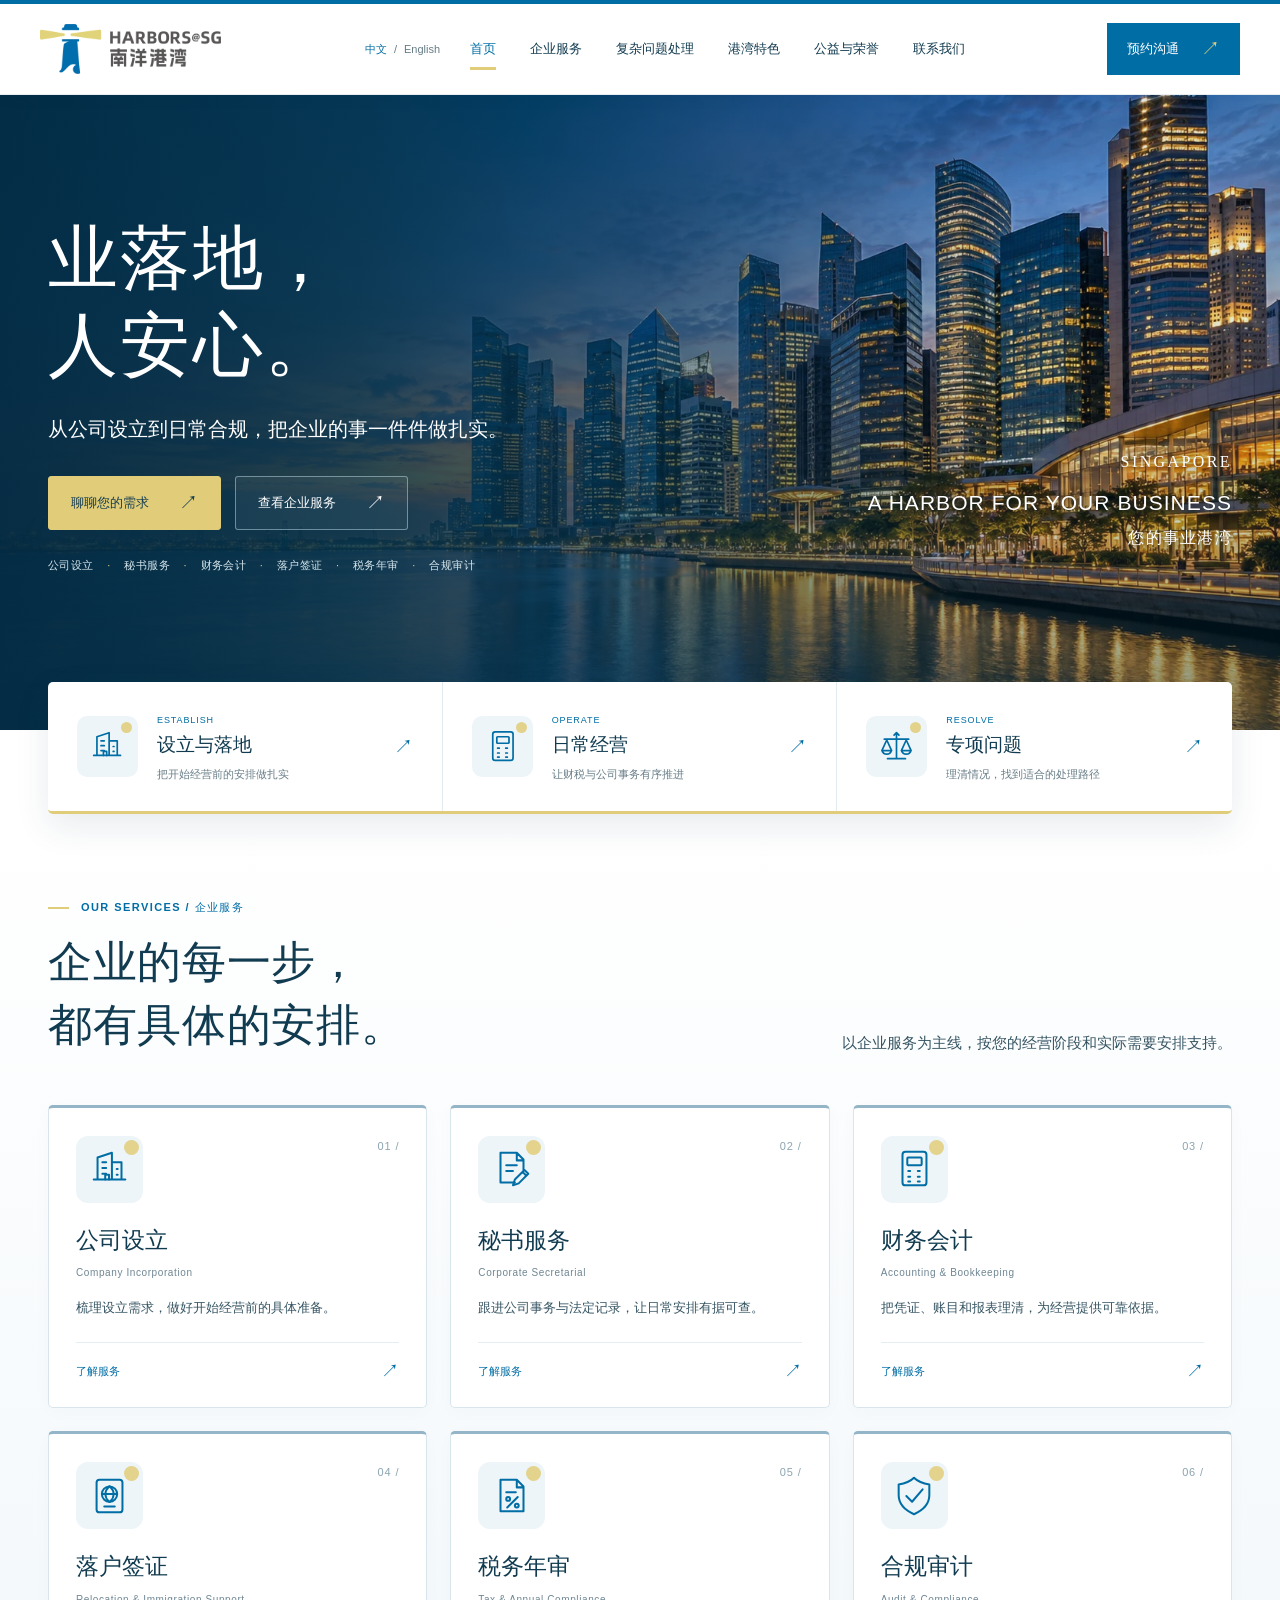
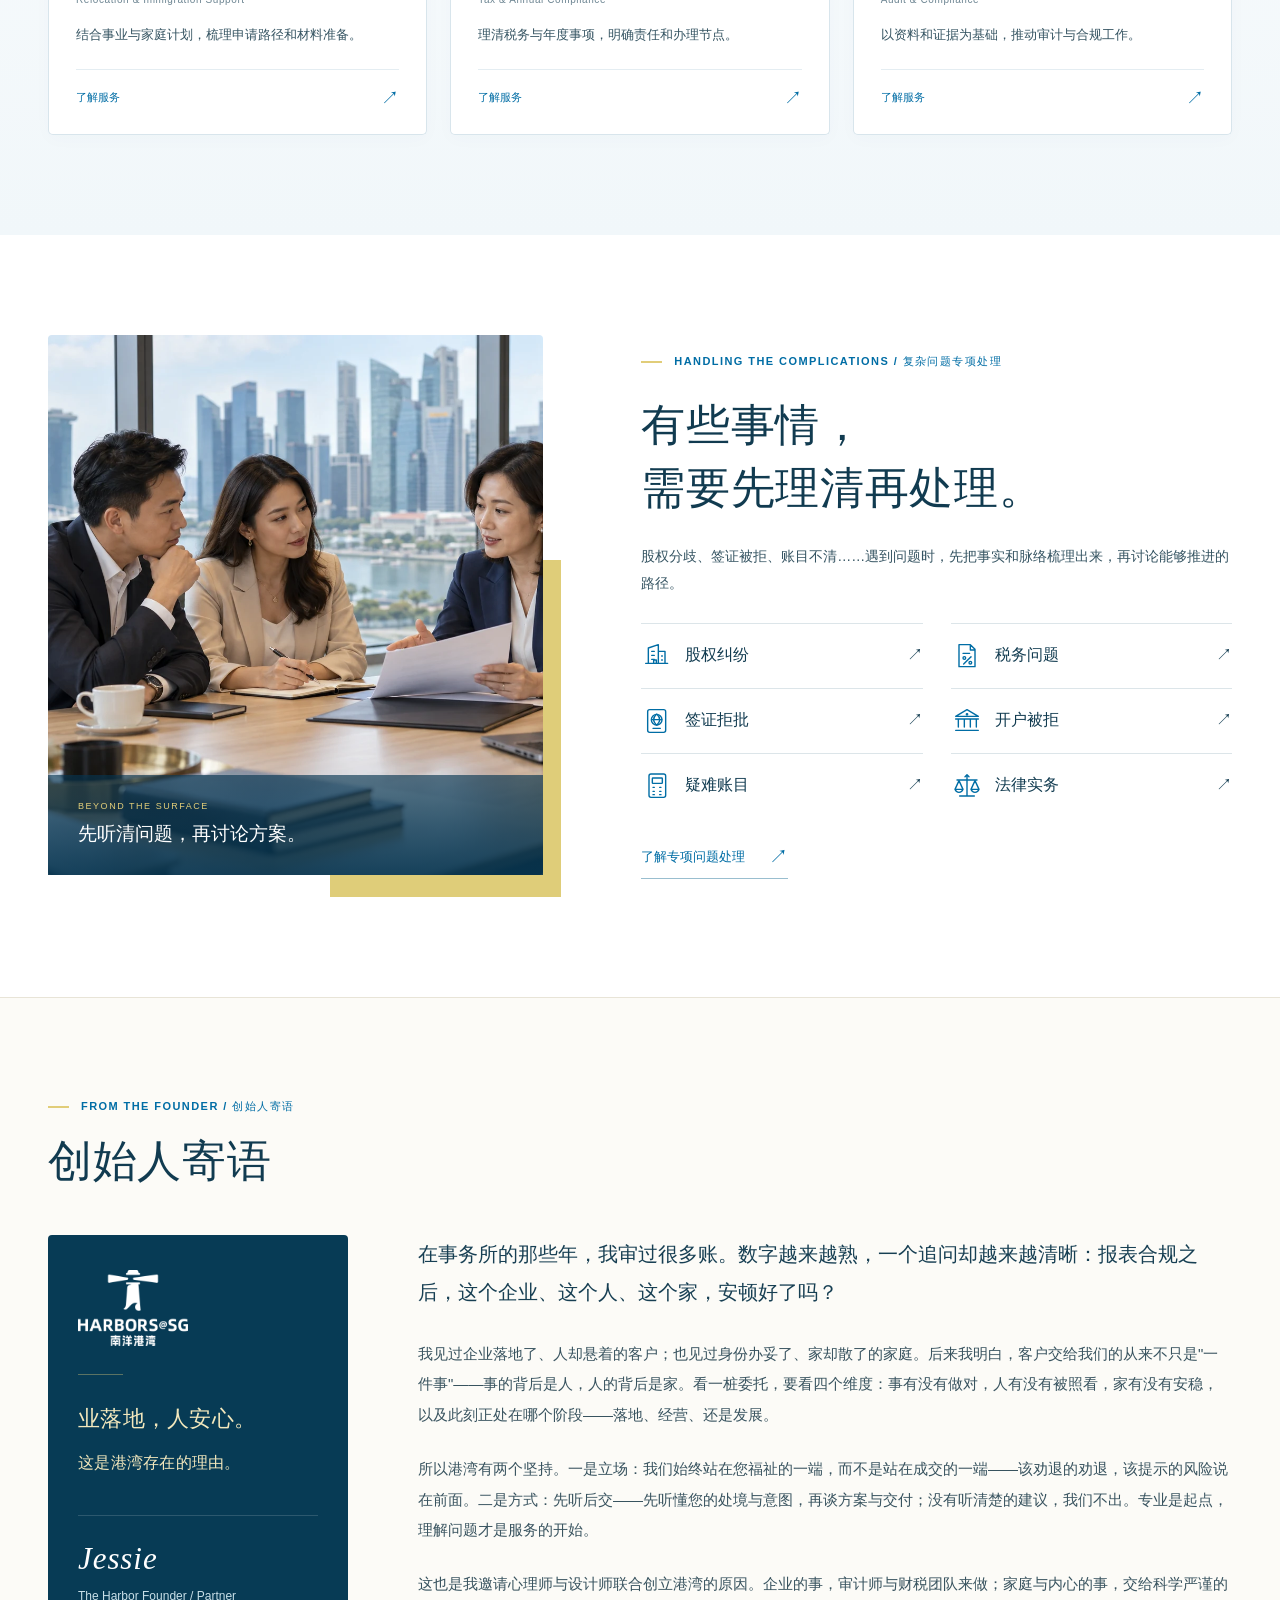
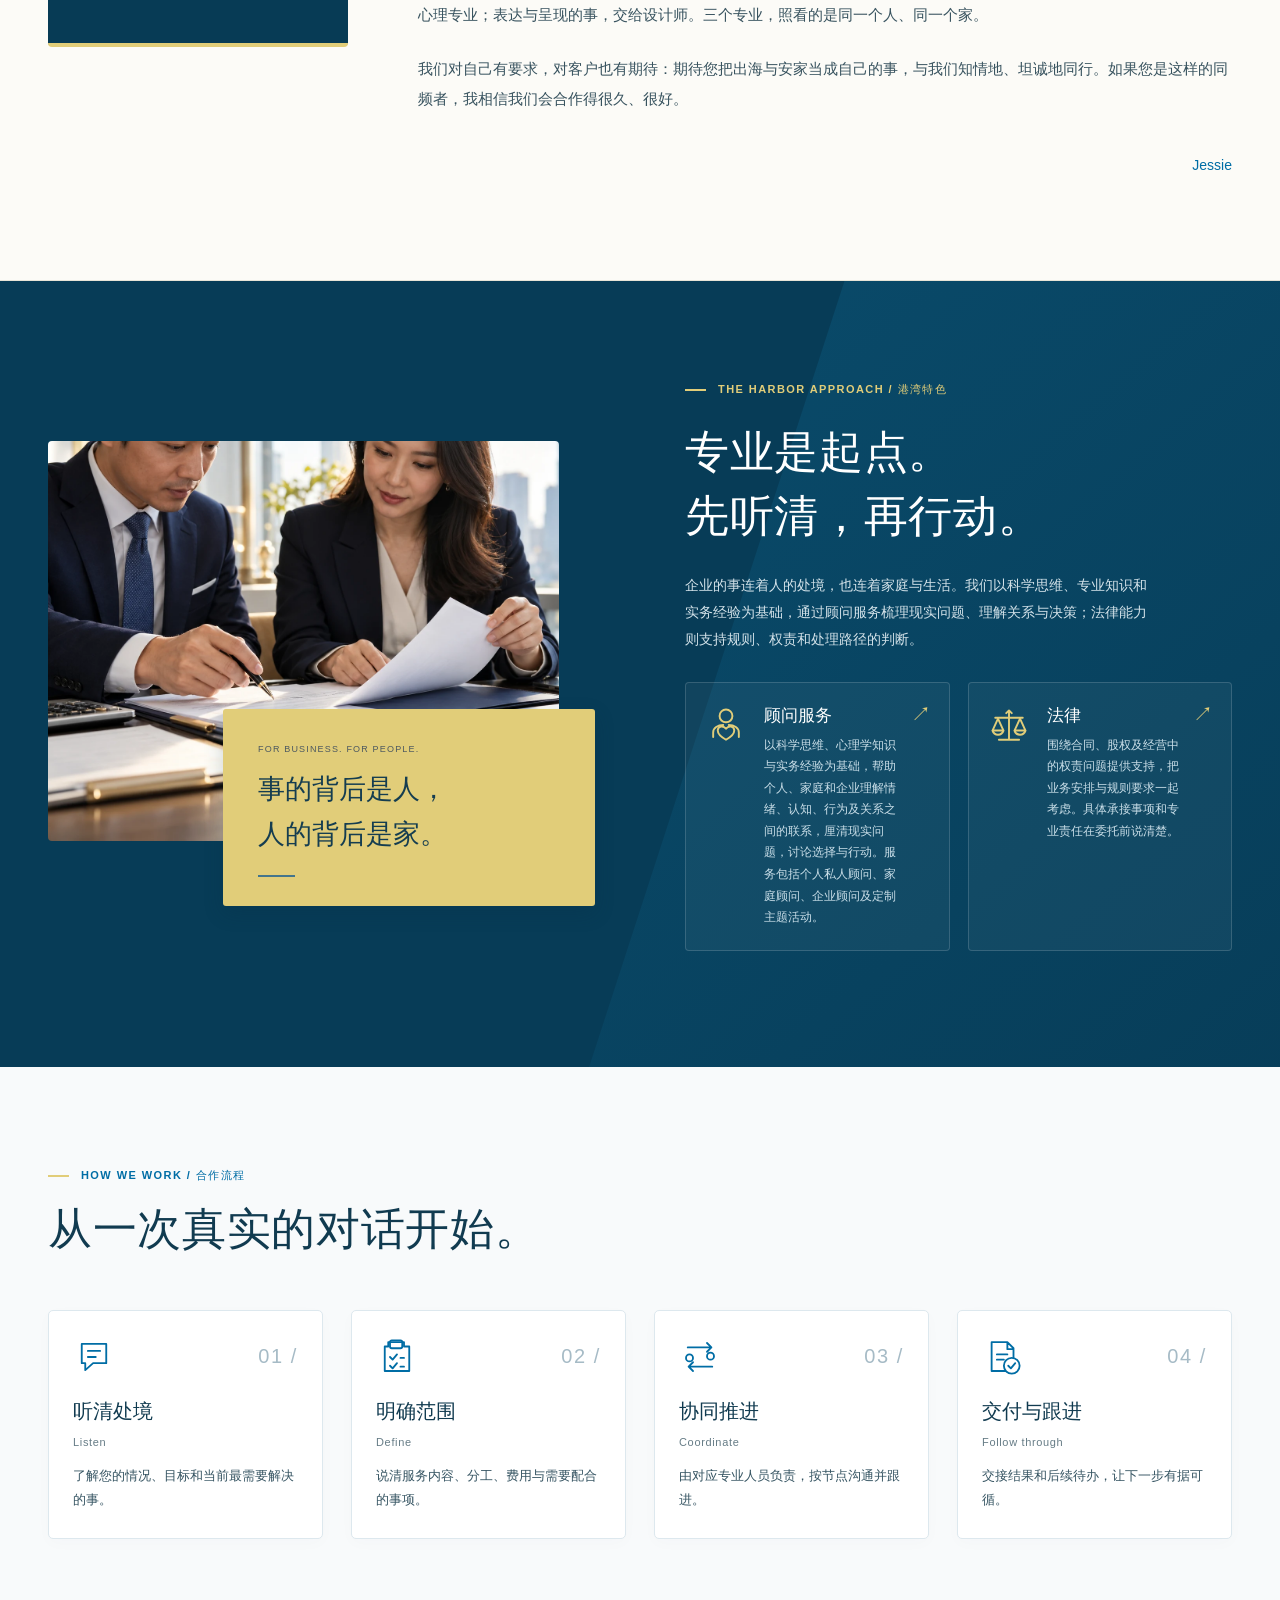
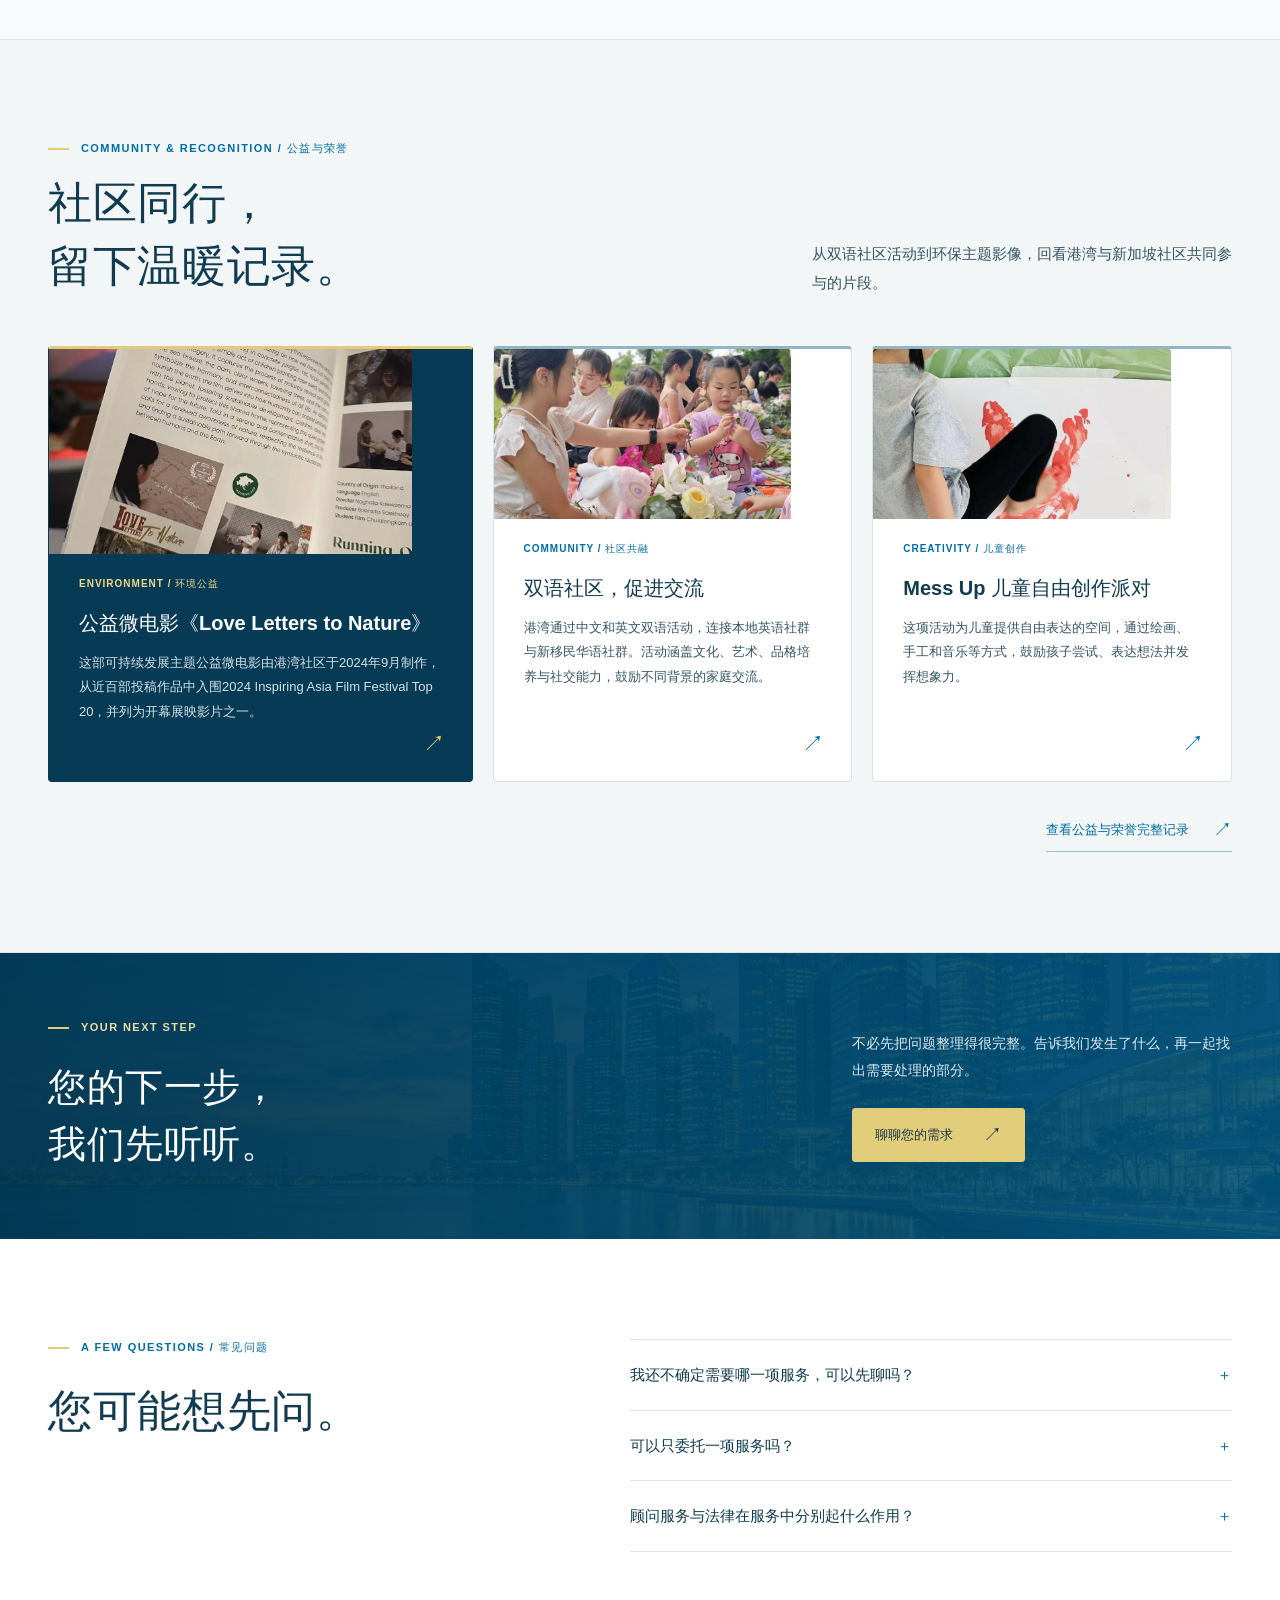
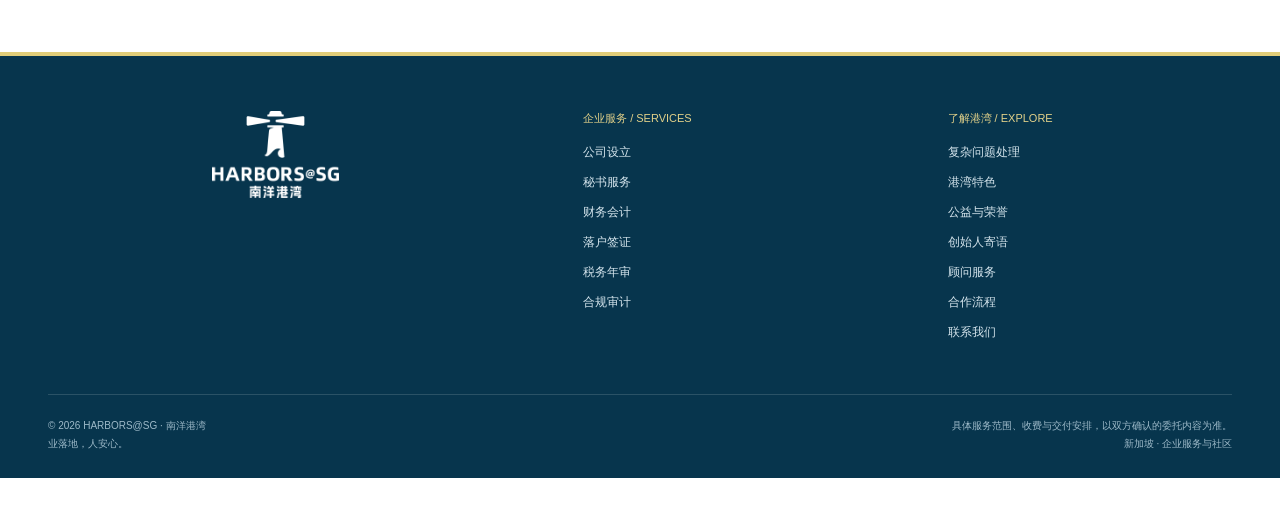
==== commit 8c1035a1: "Add English language switch and service imagery" ====
--- a/index.html
+++ b/index.html
@@ -4,8 +4,8 @@
   <meta charset="utf-8"><meta name="viewport" content="width=device-width,initial-scale=1"><meta name="theme-color" content="#006da5">
   <title>新加坡企业服务 | 南洋港湾 HARBORS@SG</title>
   <meta name="description" content="南洋港湾为在新加坡经营的企业提供从公司设立到日常合规的专业支持，并连接双语社区。">
-  <link rel="icon" type="image/png" href="assets/logo-mark.png"><link rel="stylesheet" href="styles.css?v=20261030prod1"><link rel="stylesheet" href="visual-v2.css?v=20261030prod1"><link rel="stylesheet" href="content-v3.css?v=20261030prod1">
-  <script src="content.js?v=20261030prod1" defer></script><script src="app.js?v=20261030prod1" defer></script>
+  <link rel="icon" type="image/png" href="assets/logo-mark.png"><link rel="stylesheet" href="styles.css?v=20261030bilingual1"><link rel="stylesheet" href="visual-v2.css?v=20261030prod1"><link rel="stylesheet" href="content-v3.css?v=20261030prod1">
+  <script src="content.js?v=20261030prod1" defer></script><script src="i18n-en.js?v=20261030bilingual3" defer></script><script src="app.js?v=20261030bilingual4" defer></script>
 </head>
 <body data-page="home">
   <a class="skip-link" href="#main">跳转到正文</a>
--- a/styles.css
+++ b/styles.css
@@ -18,3 +18,5 @@
 @media(prefers-reduced-motion:reduce){html{scroll-behavior:auto}*,*:before,*:after{transition:none!important;animation:none!important}}
 @media print{#site-header,#review-bar,.review-sidebar,.review-toolbar{display:none}body{padding:0}.container{width:100%}.section{padding:30px 0}.review-layout{display:block}.review-hero{background:white}.cta-section{background:white;color:var(--ink)}a{color:inherit}.service-nav{position:static}.hero-art img{height:350px}h1,h2,h3{break-after:avoid}article,details{break-inside:avoid}}
 .service-overview{background:var(--wash)}.service-overview-grid{row-gap:12px}.service-overview-grid .service-card{padding:26px 0 28px}.service-overview-grid .service-symbol{color:var(--blue)}.service-card-action{display:inline-flex;align-items:center;gap:10px;margin-top:13px;font-size:12px;color:var(--blue)}.service-overview-grid .service-card:hover .service-card-action{gap:15px}.service-details-section{padding-top:72px}.service-details-list{max-width:1020px}.service-detail{scroll-margin-top:110px}.service-detail .detail-head{align-items:center}.service-detail .detail-head>div>.index-num{display:block;margin-bottom:8px}.service-detail .detail-head h2{margin-bottom:3px}
+.nav-tools{display:flex;align-items:center;gap:18px}.language-switch{display:flex;align-items:center;gap:5px;white-space:nowrap;color:var(--muted);font-size:11px}.language-switch button{border:0;background:transparent;padding:6px 2px;color:inherit;font-size:inherit}.language-switch button[aria-pressed="true"]{color:var(--blue);font-weight:700}.language-switch button:hover{color:var(--blue)}
+@media(max-width:800px){.nav-tools{justify-content:flex-end;gap:18px}.nav-wrap{min-width:148px}.menu-toggle{font-size:13px}.language-switch{font-size:11px}}
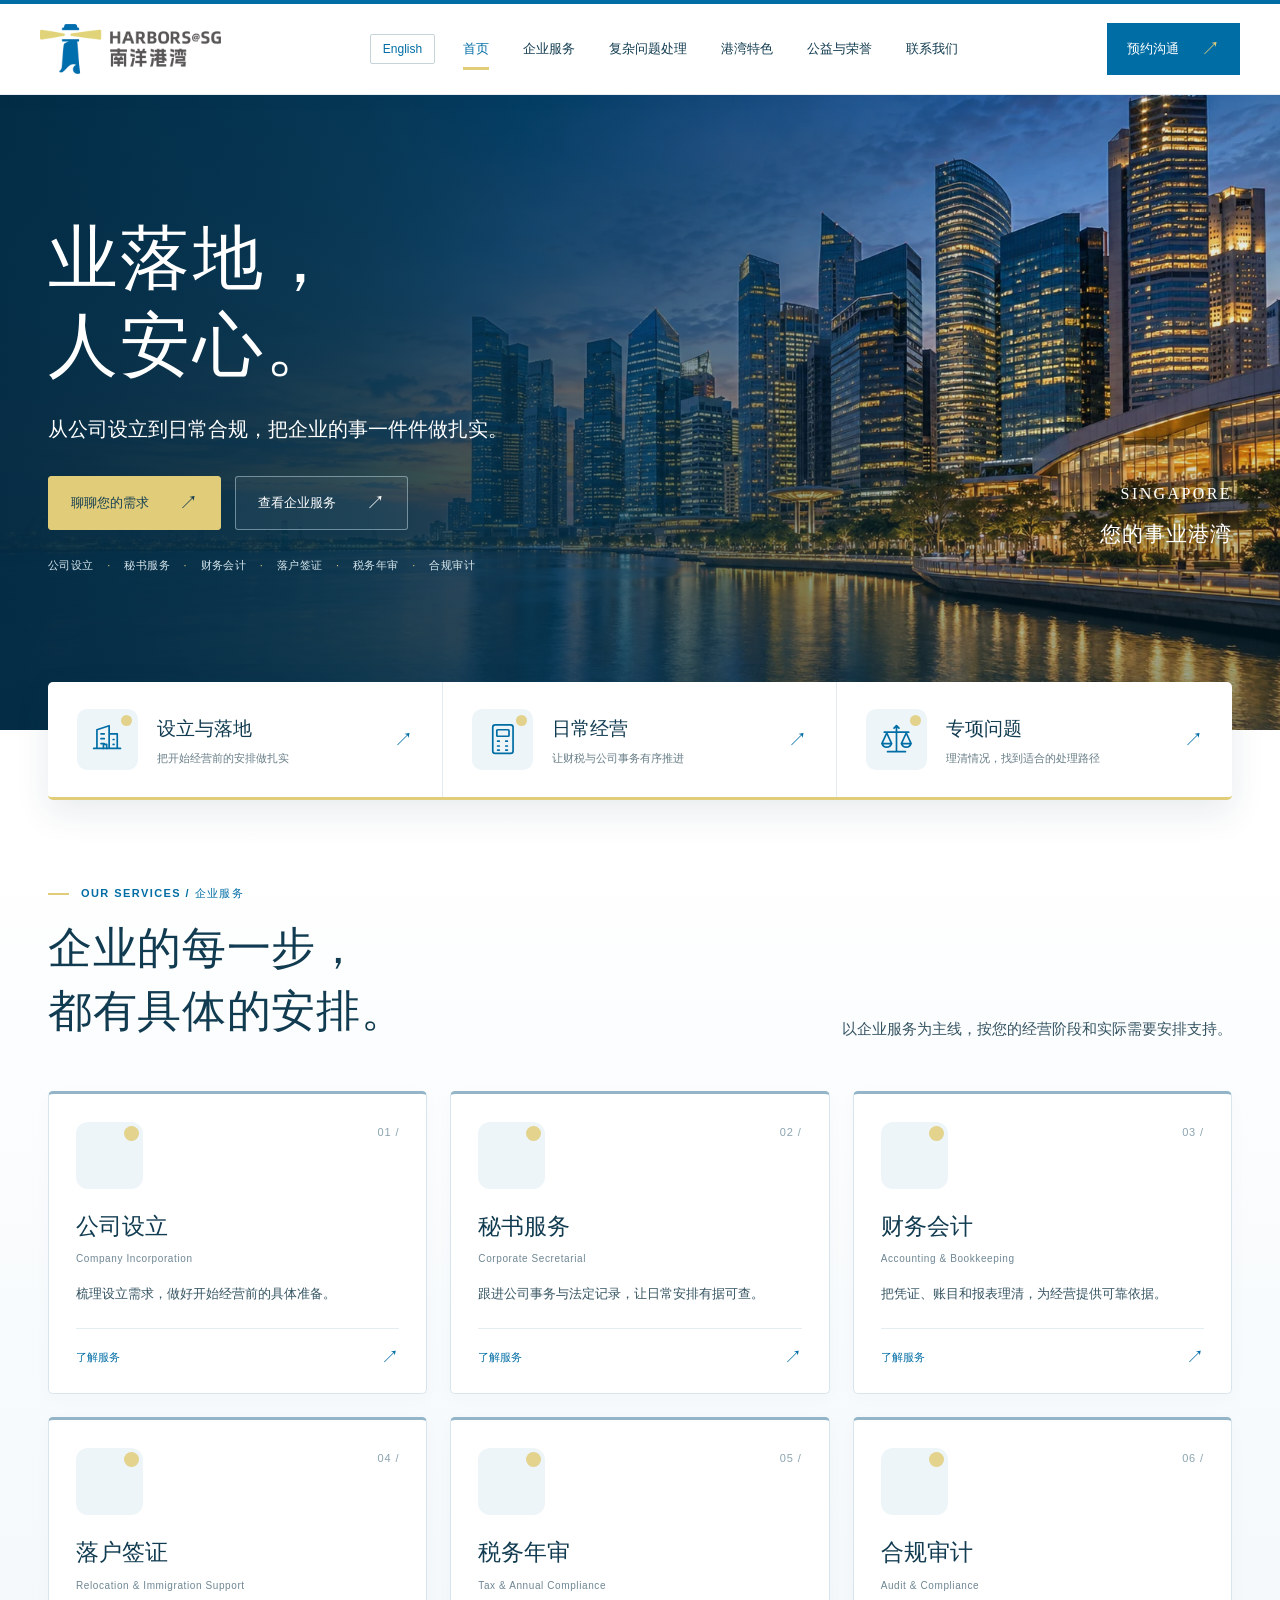
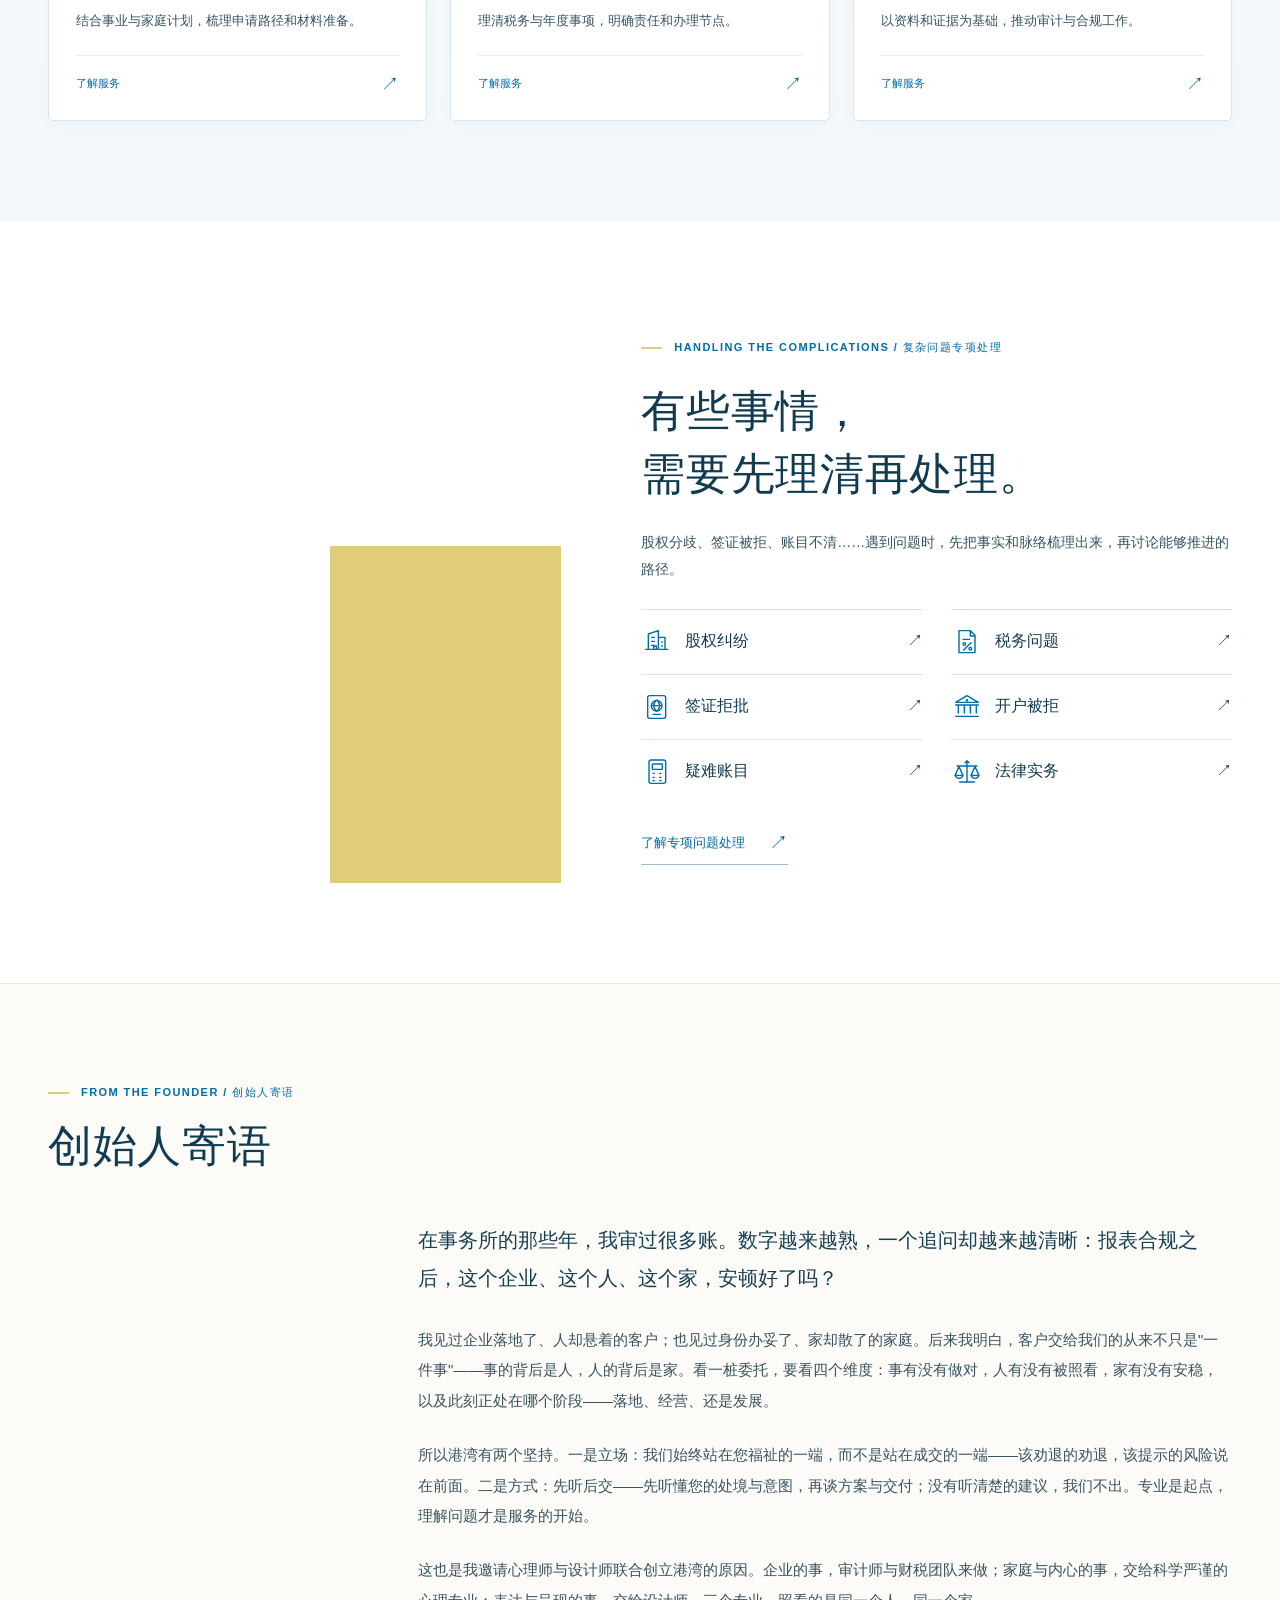
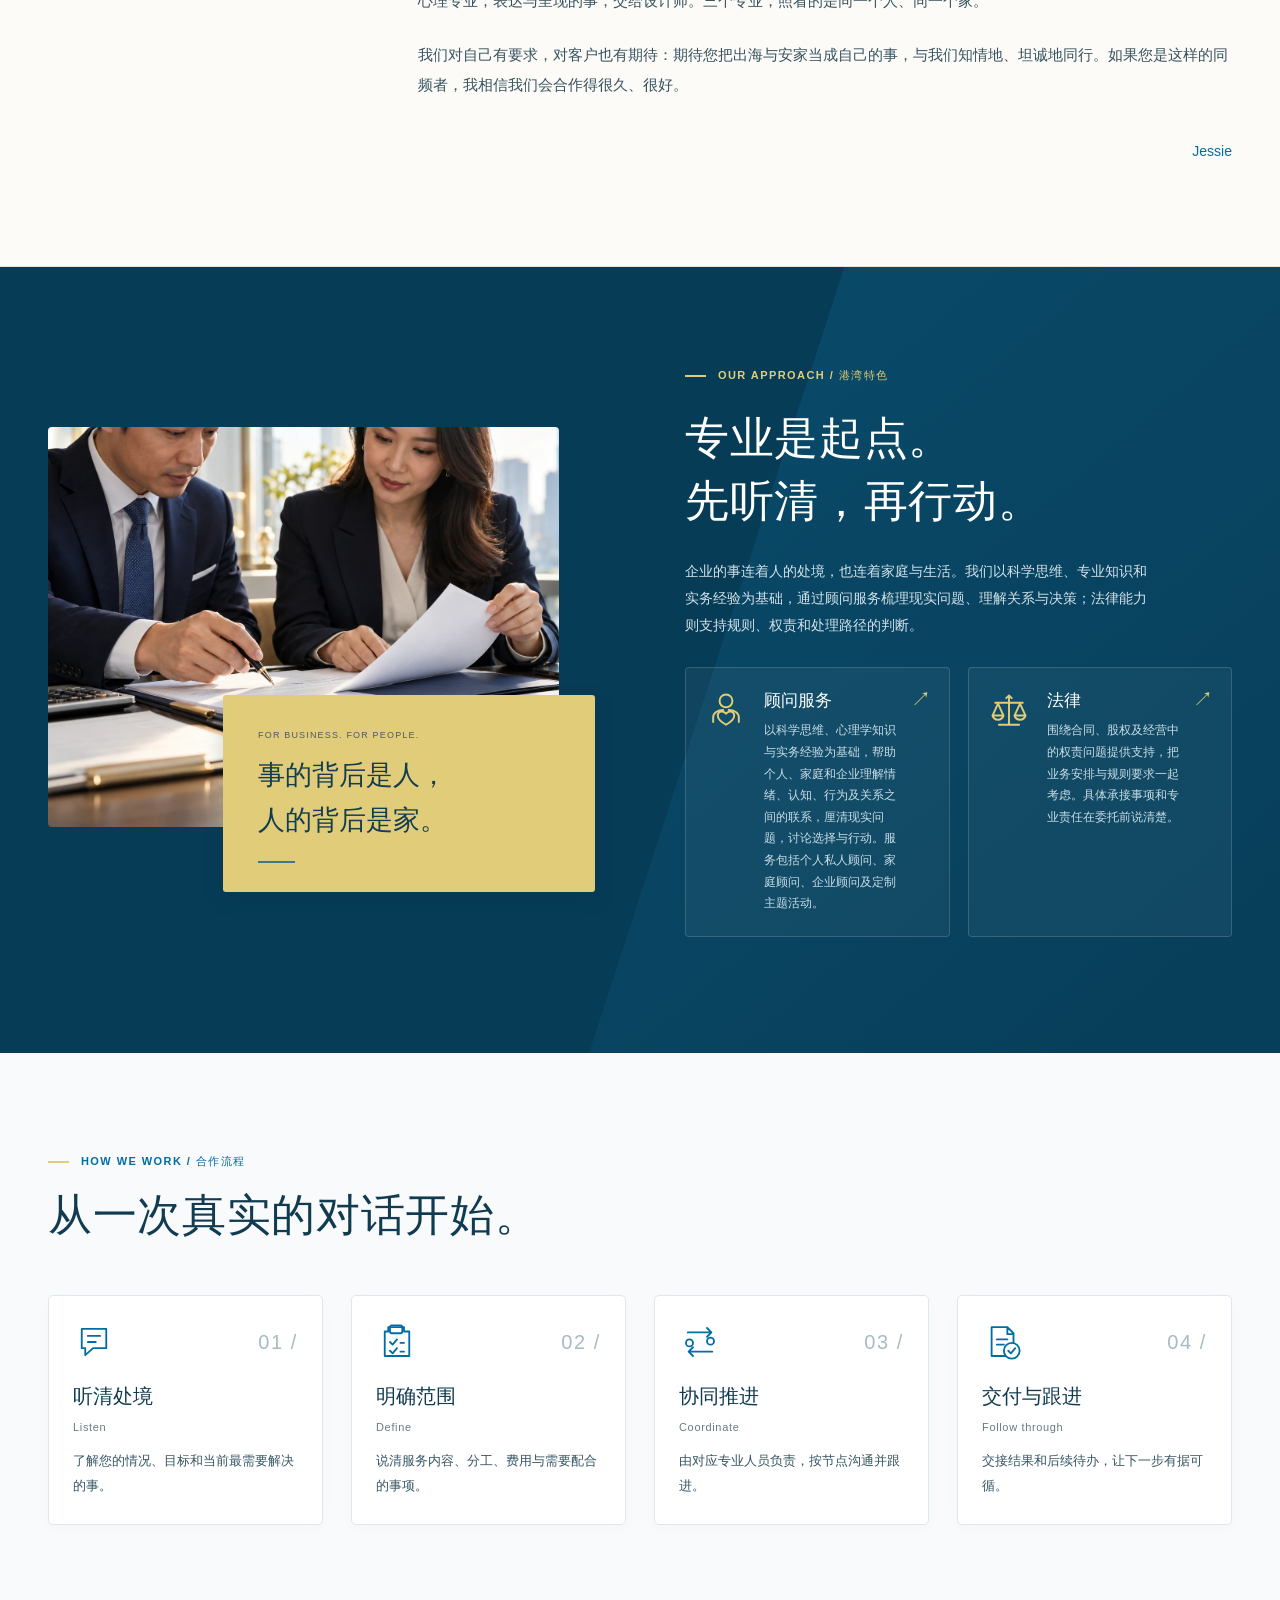
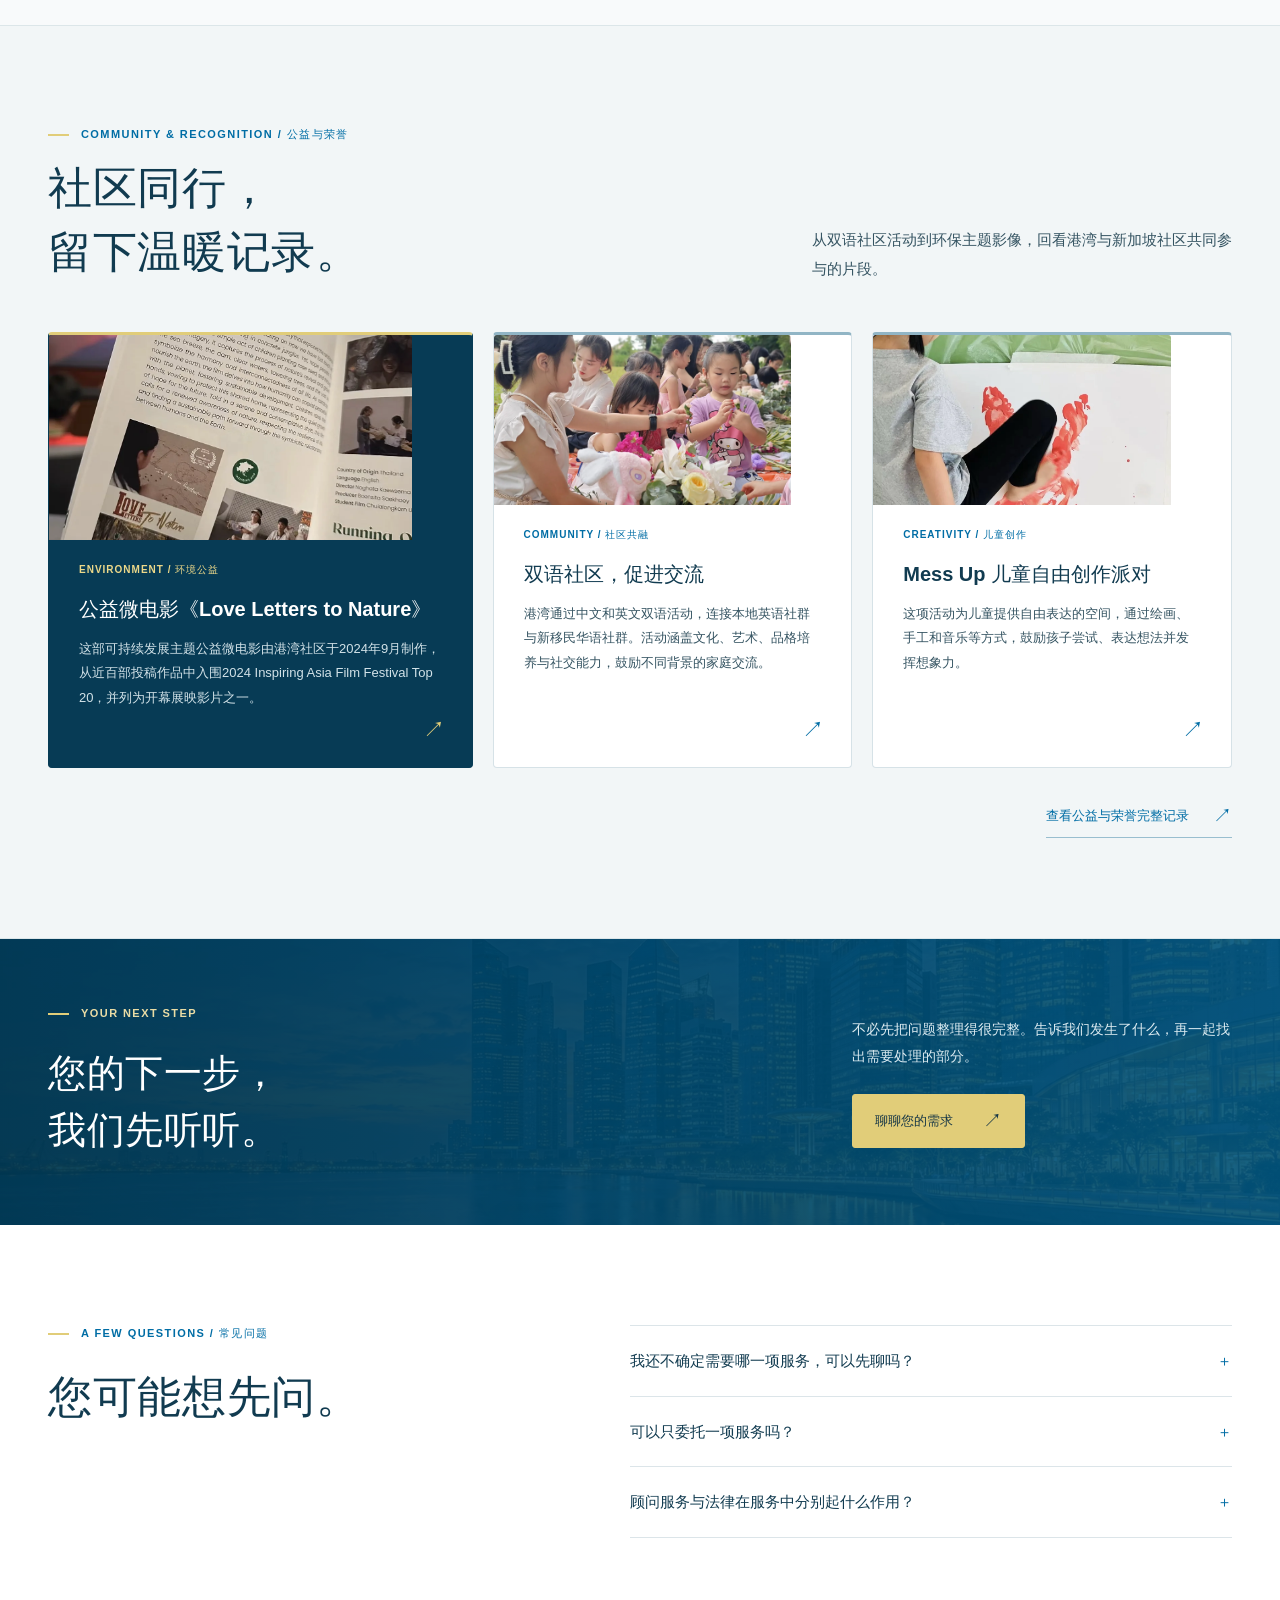
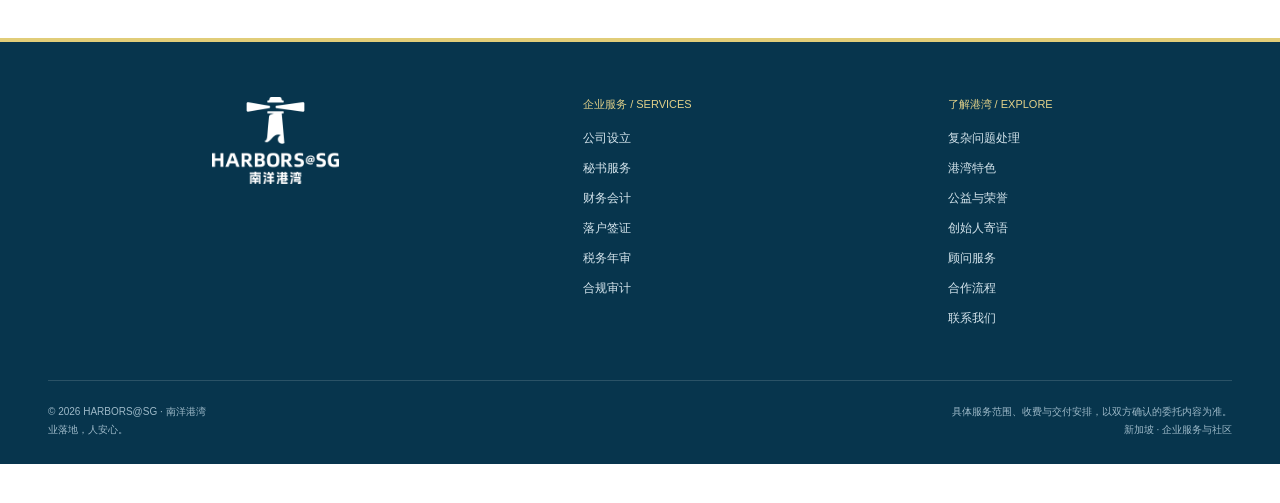
==== commit c41bfa67: "Refine bilingual site content and contact form" ====
--- a/index.html
+++ b/index.html
@@ -4,8 +4,8 @@
   <meta charset="utf-8"><meta name="viewport" content="width=device-width,initial-scale=1"><meta name="theme-color" content="#006da5">
   <title>新加坡企业服务 | 南洋港湾 HARBORS@SG</title>
   <meta name="description" content="南洋港湾为在新加坡经营的企业提供从公司设立到日常合规的专业支持，并连接双语社区。">
-  <link rel="icon" type="image/png" href="assets/logo-mark.png"><link rel="stylesheet" href="styles.css?v=20261030bilingual1"><link rel="stylesheet" href="visual-v2.css?v=20261030prod1"><link rel="stylesheet" href="content-v3.css?v=20261030prod1">
-  <script src="content.js?v=20261030prod1" defer></script><script src="i18n-en.js?v=20261030bilingual3" defer></script><script src="app.js?v=20261030bilingual4" defer></script>
+  <link rel="icon" type="image/png" href="assets/logo-mark.png"><link rel="stylesheet" href="styles.css?v=20261104review3"><link rel="stylesheet" href="visual-v2.css?v=20261030prod1"><link rel="stylesheet" href="content-v3.css?v=20261030prod1">
+  <script src="content.js?v=20261030prod1" defer></script><script src="i18n-en.js?v=20261104review3" defer></script><script src="app.js?v=20261104review3" defer></script>
 </head>
 <body data-page="home">
   <a class="skip-link" href="#main">跳转到正文</a>
--- a/styles.css
+++ b/styles.css
@@ -20,3 +20,8 @@
 .service-overview{background:var(--wash)}.service-overview-grid{row-gap:12px}.service-overview-grid .service-card{padding:26px 0 28px}.service-overview-grid .service-symbol{color:var(--blue)}.service-card-action{display:inline-flex;align-items:center;gap:10px;margin-top:13px;font-size:12px;color:var(--blue)}.service-overview-grid .service-card:hover .service-card-action{gap:15px}.service-details-section{padding-top:72px}.service-details-list{max-width:1020px}.service-detail{scroll-margin-top:110px}.service-detail .detail-head{align-items:center}.service-detail .detail-head>div>.index-num{display:block;margin-bottom:8px}.service-detail .detail-head h2{margin-bottom:3px}
 .nav-tools{display:flex;align-items:center;gap:18px}.language-switch{display:flex;align-items:center;gap:5px;white-space:nowrap;color:var(--muted);font-size:11px}.language-switch button{border:0;background:transparent;padding:6px 2px;color:inherit;font-size:inherit}.language-switch button[aria-pressed="true"]{color:var(--blue);font-weight:700}.language-switch button:hover{color:var(--blue)}
 @media(max-width:800px){.nav-tools{justify-content:flex-end;gap:18px}.nav-wrap{min-width:148px}.menu-toggle{font-size:13px}.language-switch{font-size:11px}}
+/* Single language toggle; English mode suppresses duplicate subtitle translations. */
+button.language-switch{appearance:none;border:1px solid #c6d3d9;background:transparent;border-radius:2px;padding:7px 12px;color:var(--blue);font-size:12px;line-height:1.2;white-space:nowrap}
+button.language-switch:hover{background:var(--wash)}
+body.is-english .english{display:none!important}
+body.is-english .approach-note .english{display:block!important}
